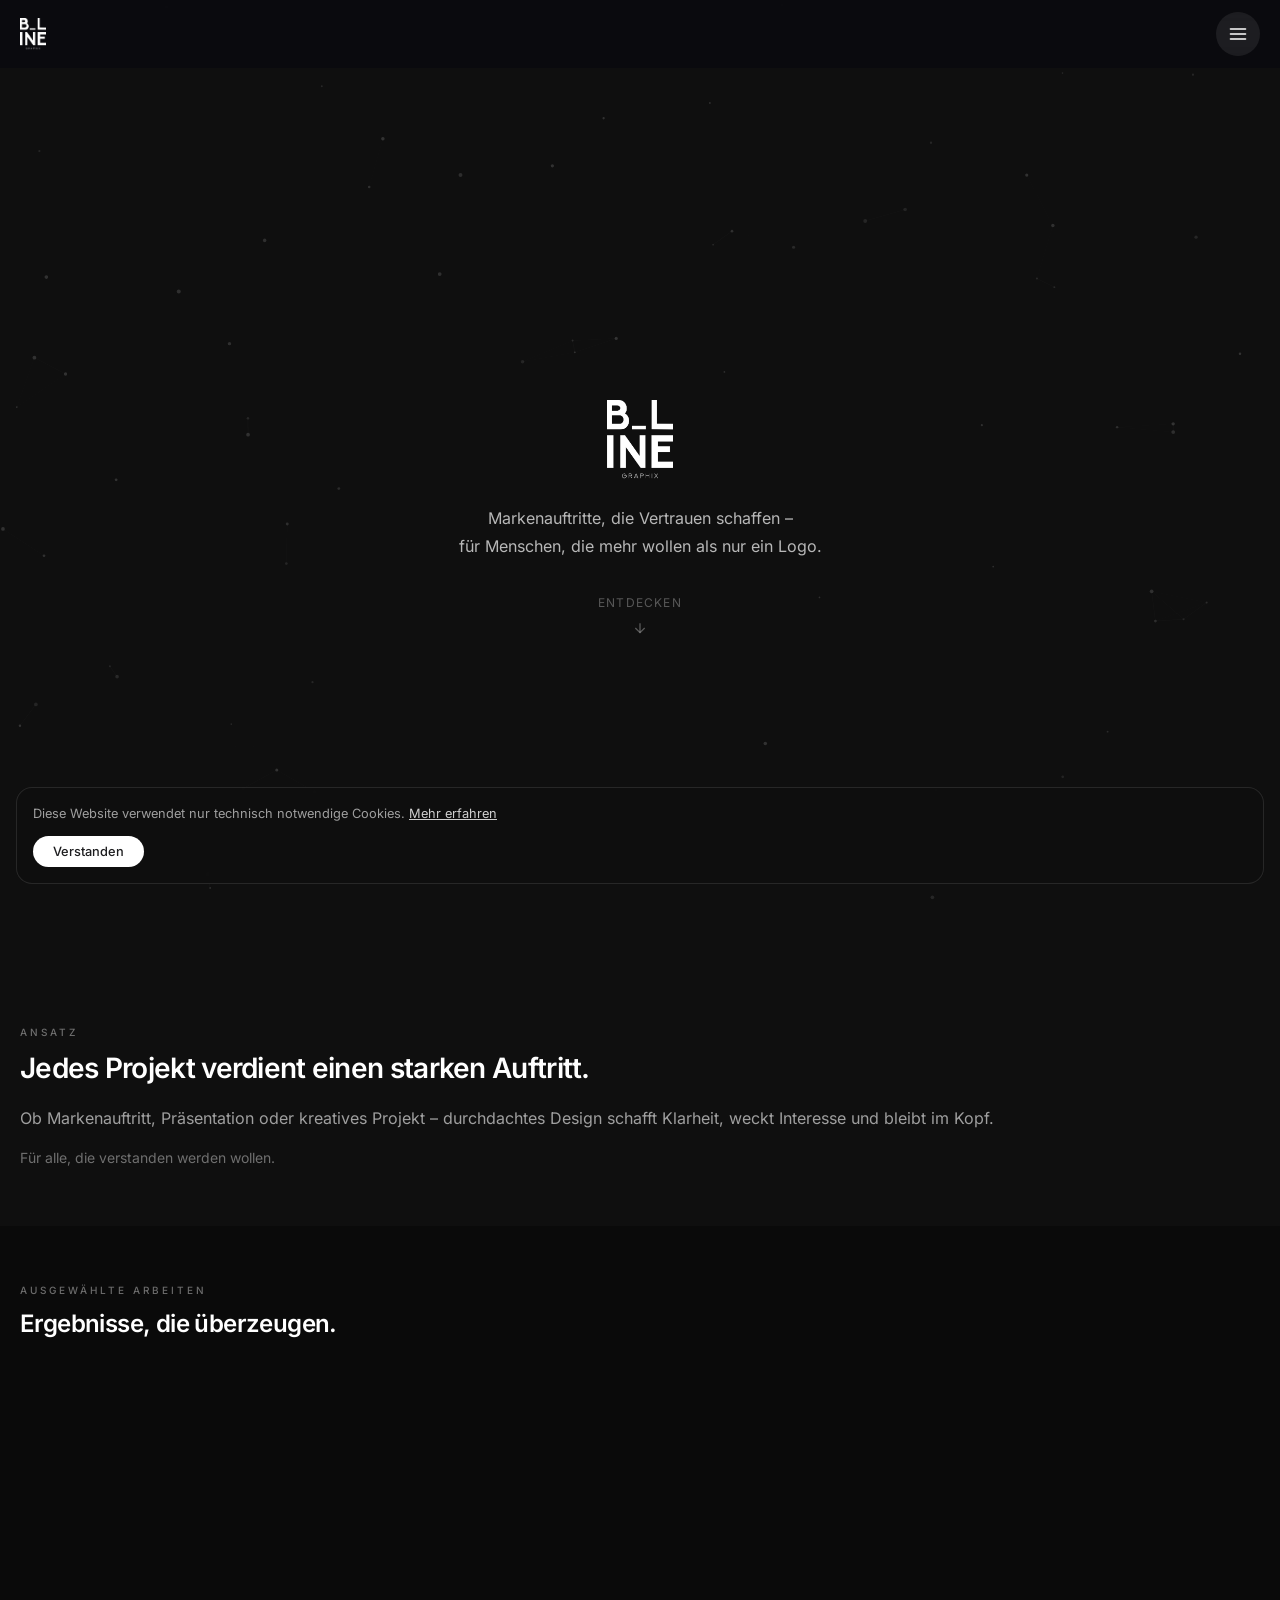
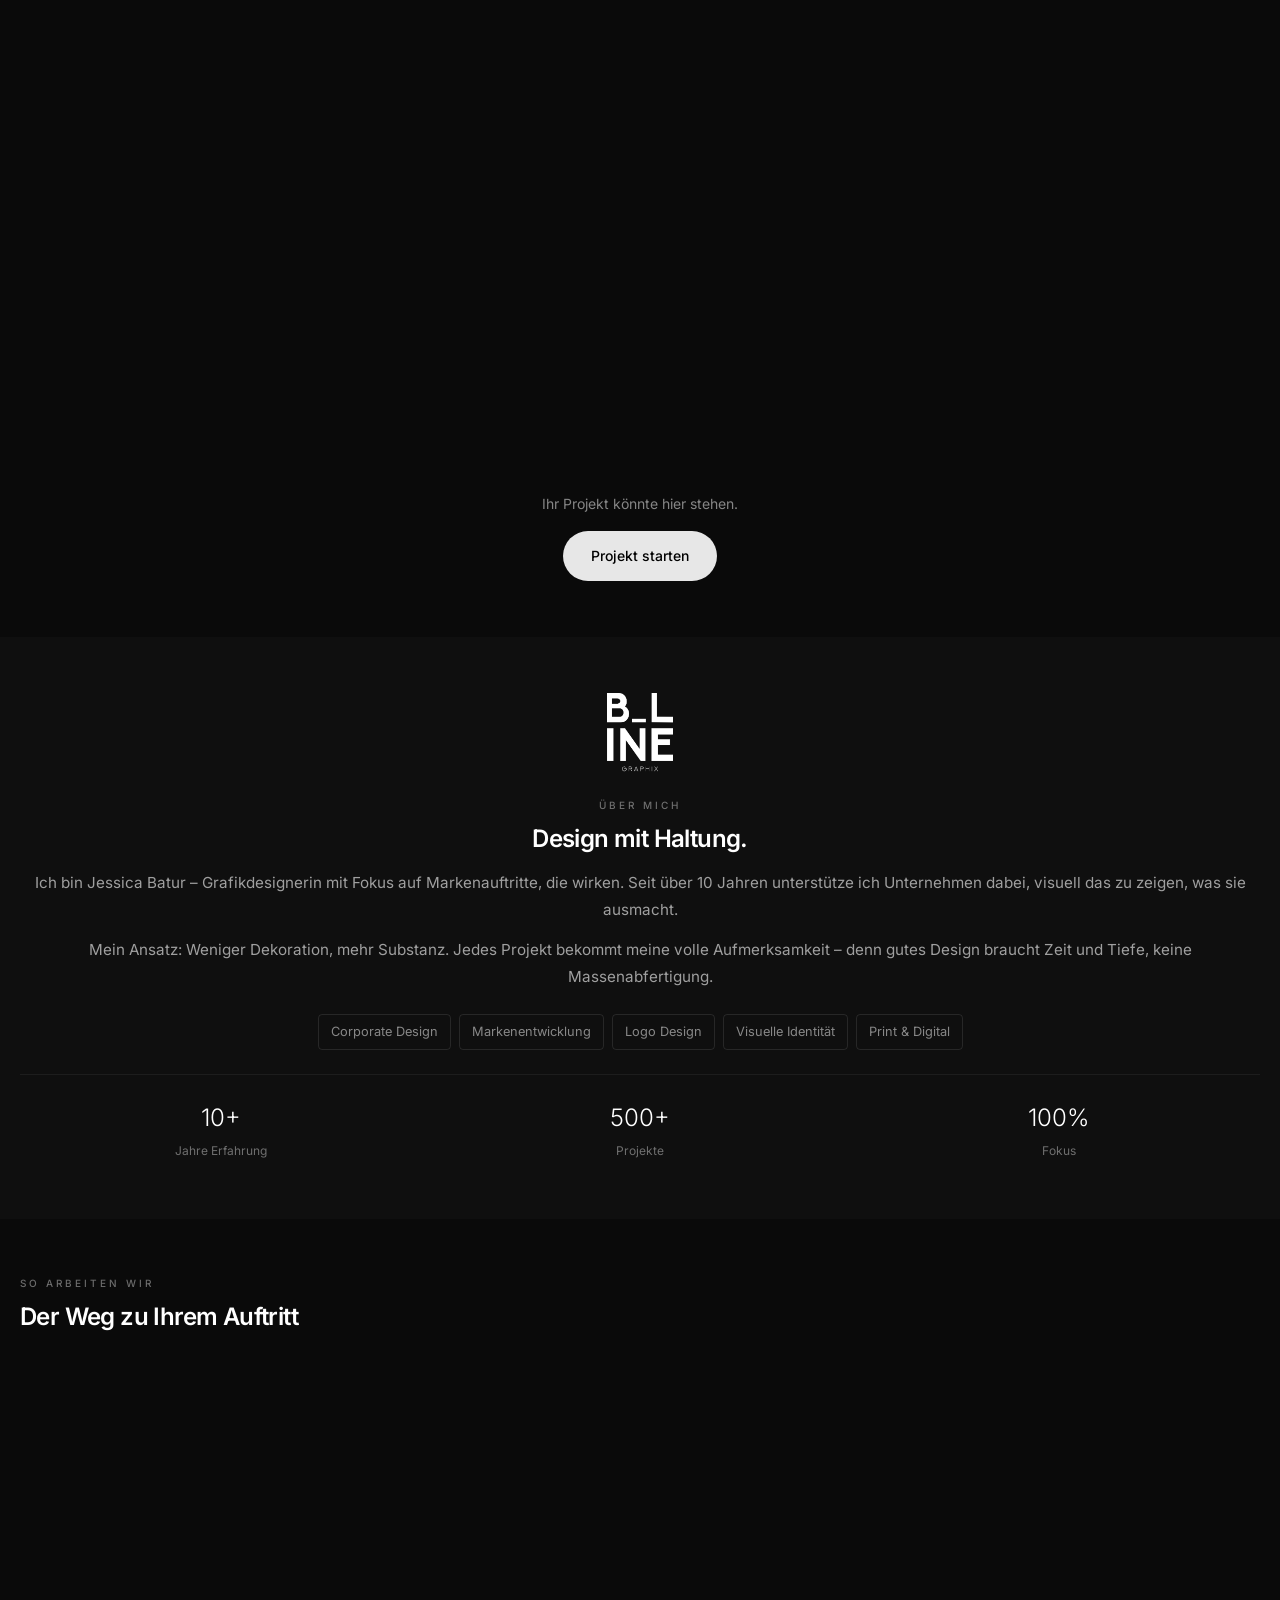
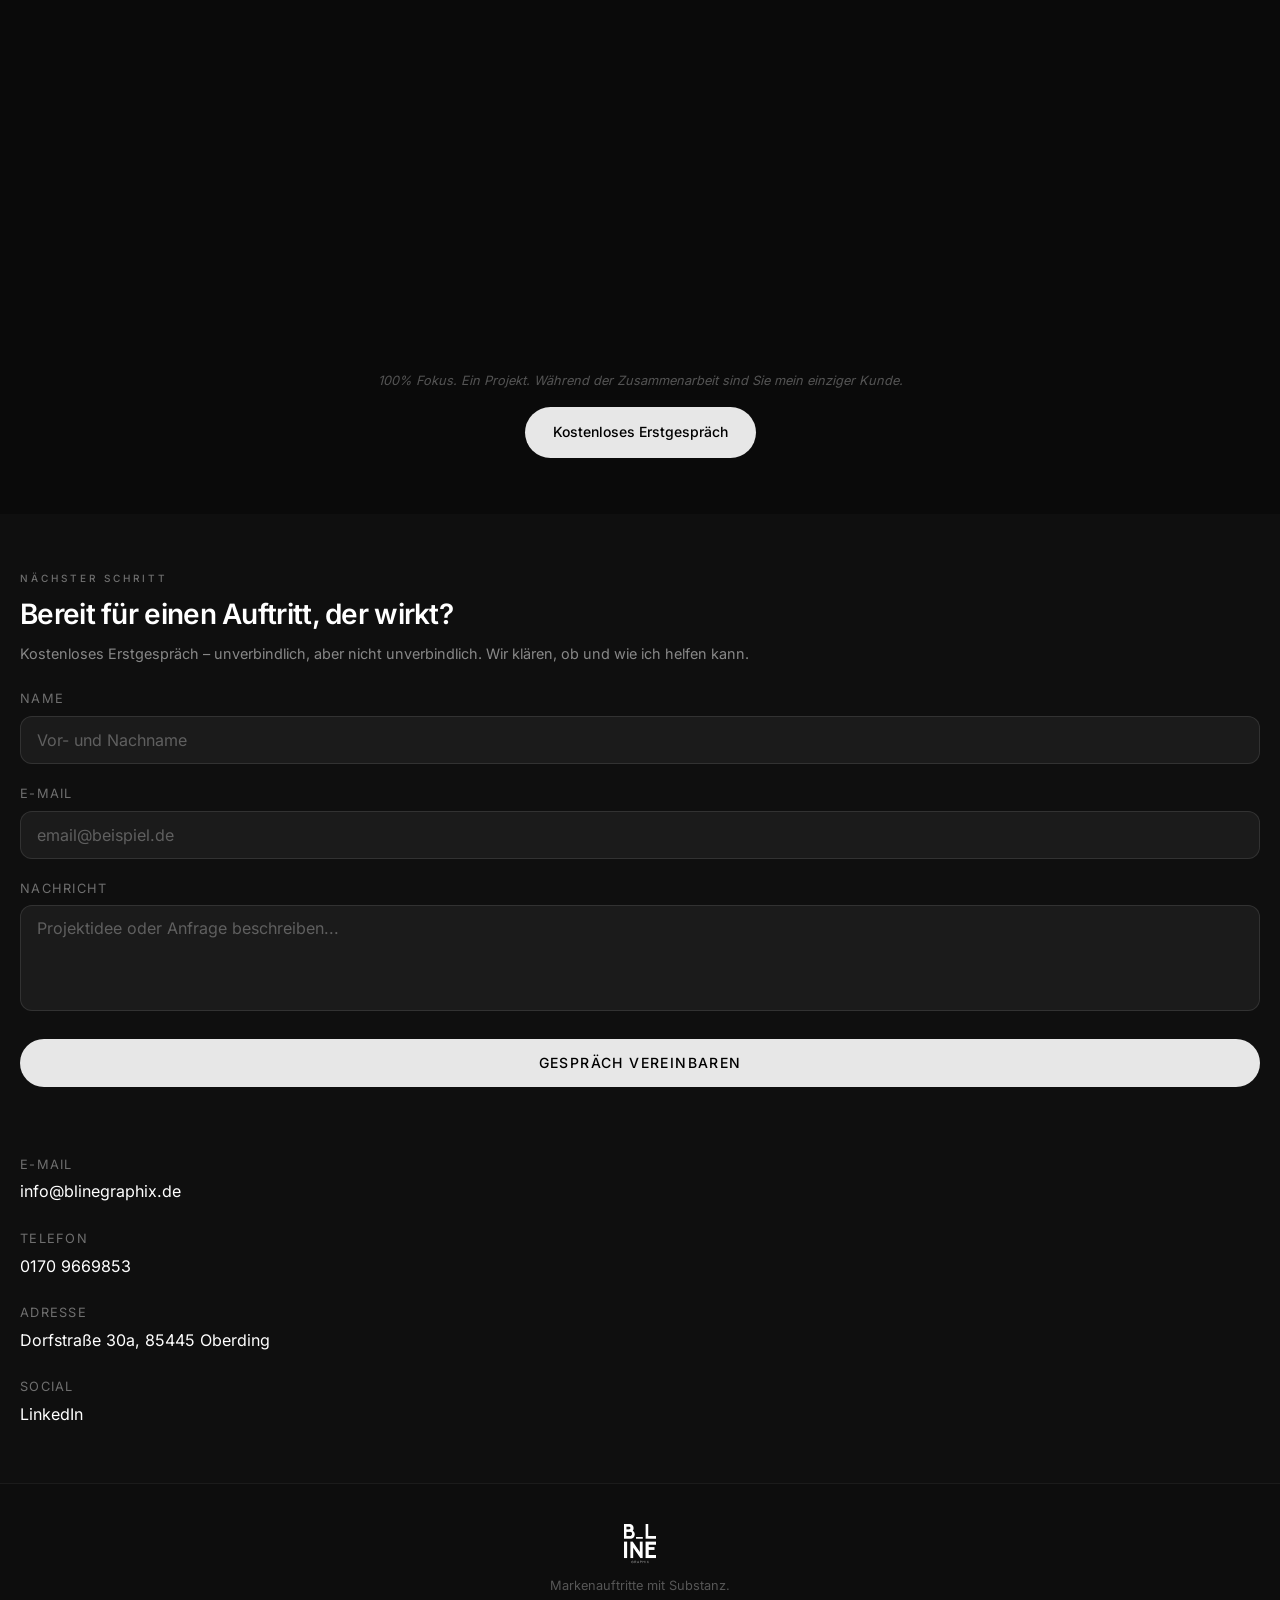
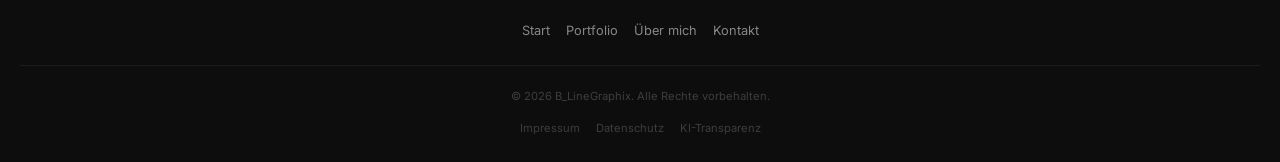
==== index.mobile.html @ 793adea7 "Add standalone mobile version (index.mobile.html) Completely separate mobile experience: - index.mob" ====
<!DOCTYPE html>
<html lang="de">
<head>
    <meta charset="UTF-8">
    <meta name="viewport" content="width=device-width, initial-scale=1.0">
    <title>B_LineGraphix – Grafikdesign & visuelle Kommunikation</title>
    <meta name="description" content="Markenauftritte, die Vertrauen schaffen – für Menschen, die mehr wollen als nur ein Logo. Grafikdesign von Jessica Batur.">
    <style>
        @font-face { font-family: 'Inter'; font-weight: 300; font-style: normal; font-display: swap; src: url('assets/fonts/inter-300.ttf') format('truetype'); }
        @font-face { font-family: 'Inter'; font-weight: 400; font-style: normal; font-display: swap; src: url('assets/fonts/inter-400.ttf') format('truetype'); }
        @font-face { font-family: 'Inter'; font-weight: 500; font-style: normal; font-display: swap; src: url('assets/fonts/inter-500.ttf') format('truetype'); }
        @font-face { font-family: 'Inter'; font-weight: 600; font-style: normal; font-display: swap; src: url('assets/fonts/inter-600.ttf') format('truetype'); }
        @font-face { font-family: 'Inter'; font-weight: 700; font-style: normal; font-display: swap; src: url('assets/fonts/inter-700.ttf') format('truetype'); }
    </style>
    <link rel="stylesheet" href="css/variables.css">
    <link rel="stylesheet" href="css/mobile.css">
    <link rel="icon" type="image/png" href="assets/images/logo.png">
</head>
<body>

    <!-- Particle Background -->
    <canvas id="mobile-particles" aria-hidden="true"></canvas>

    <!-- Header -->
    <header class="header">
        <div class="header-inner">
            <a href="#hero">
                <img src="assets/images/logo.png" alt="B_LineGraphix" class="header-logo-img">
            </a>
            <button class="hamburger" id="hamburger" aria-label="Menü">
                <svg viewBox="0 0 24 24" fill="none" stroke="currentColor" stroke-width="2" stroke-linecap="round"><line x1="3" y1="6" x2="21" y2="6"/><line x1="3" y1="12" x2="21" y2="12"/><line x1="3" y1="18" x2="21" y2="18"/></svg>
            </button>
        </div>
    </header>

    <!-- Mobile Menu -->
    <div class="mobile-menu" id="mobile-menu">
        <nav class="mobile-menu-nav">
            <a href="#hero" class="mobile-menu-link">Start</a>
            <a href="#portfolio" class="mobile-menu-link">Portfolio</a>
            <a href="#about" class="mobile-menu-link">Über mich</a>
            <a href="#kontakt" class="mobile-menu-link">Kontakt</a>
        </nav>
    </div>

    <main>
        <!-- Hero -->
        <section class="hero" id="hero">
            <div class="hero-content">
                <img src="assets/images/logo.png" alt="B_LineGraphix" class="hero-logo">
                <p class="hero-tagline">Markenauftritte, die Vertrauen schaffen –<br>für Menschen, die mehr wollen als nur ein Logo.</p>
                <a href="#philosophy" class="hero-scroll">
                    <span>Entdecken</span>
                    <svg width="16" height="16" viewBox="0 0 24 24" fill="none" stroke="currentColor" stroke-width="2"><path d="M12 5v14"/><path d="m19 12-7 7-7-7"/></svg>
                </a>
            </div>
        </section>

        <!-- Philosophy -->
        <section class="section" id="philosophy">
            <div class="site-container reveal">
                <span class="section-label">Ansatz</span>
                <h2 class="philosophy-title">Jedes Projekt verdient einen starken Auftritt.</h2>
                <p class="philosophy-desc">Ob Markenauftritt, Präsentation oder kreatives Projekt – durchdachtes Design schafft Klarheit, weckt Interesse und bleibt im Kopf.</p>
                <p class="philosophy-sub">Für alle, die verstanden werden wollen.</p>
            </div>
        </section>

        <!-- Portfolio -->
        <section class="section section-dark" id="portfolio">
            <div class="site-container">
                <div class="reveal">
                    <span class="section-label">Ausgewählte Arbeiten</span>
                    <h2>Ergebnisse, die überzeugen.</h2>
                </div>
                <div class="portfolio-grid" id="portfolio-grid">
                    <!-- Dynamisch per JS -->
                </div>
                <div class="portfolio-cta reveal">
                    <p>Ihr Projekt könnte hier stehen.</p>
                    <a href="#kontakt" class="btn-primary">Projekt starten</a>
                </div>
            </div>
        </section>

        <!-- About -->
        <section class="section" id="about">
            <div class="site-container">
                <div class="reveal">
                    <img src="assets/images/logo.png" alt="B_LineGraphix" class="about-logo">
                </div>
                <div class="about-text reveal">
                    <span class="section-label">Über mich</span>
                    <h2>Design mit Haltung.</h2>
                    <div class="about-desc">
                        <p>Ich bin Jessica Batur – Grafikdesignerin mit Fokus auf Markenauftritte, die wirken. Seit über 10 Jahren unterstütze ich Unternehmen dabei, visuell das zu zeigen, was sie ausmacht.</p>
                        <p>Mein Ansatz: Weniger Dekoration, mehr Substanz. Jedes Projekt bekommt meine volle Aufmerksamkeit – denn gutes Design braucht Zeit und Tiefe, keine Massenabfertigung.</p>
                    </div>
                    <div class="about-services">
                        <span class="service-tag">Corporate Design</span>
                        <span class="service-tag">Markenentwicklung</span>
                        <span class="service-tag">Logo Design</span>
                        <span class="service-tag">Visuelle Identität</span>
                        <span class="service-tag">Print & Digital</span>
                    </div>
                    <div class="about-stats">
                        <div class="reveal"><span class="stat-number">10+</span><span class="stat-label">Jahre Erfahrung</span></div>
                        <div class="reveal reveal-d1"><span class="stat-number">500+</span><span class="stat-label">Projekte</span></div>
                        <div class="reveal reveal-d2"><span class="stat-number">100%</span><span class="stat-label">Fokus</span></div>
                    </div>
                </div>
            </div>
        </section>

        <!-- Roadmap -->
        <section class="section section-dark" id="roadmap">
            <div class="site-container">
                <div class="reveal">
                    <span class="section-label">So arbeiten wir</span>
                    <h2>Der Weg zu Ihrem Auftritt</h2>
                </div>
                <div class="roadmap-list" id="roadmap-list">
                    <!-- Dynamisch per JS -->
                </div>
                <div class="roadmap-cta reveal">
                    <p>100% Fokus. Ein Projekt. Während der Zusammenarbeit sind Sie mein einziger Kunde.</p>
                    <a href="#kontakt" class="btn-primary">Kostenloses Erstgespräch</a>
                </div>
            </div>
        </section>

        <!-- Contact -->
        <section class="section" id="kontakt">
            <div class="site-container">
                <div class="reveal">
                    <span class="section-label">Nächster Schritt</span>
                    <h2 class="contact-title">Bereit für einen Auftritt, der wirkt?</h2>
                    <p class="contact-desc">Kostenloses Erstgespräch – unverbindlich, aber nicht unverbindlich. Wir klären, ob und wie ich helfen kann.</p>
                </div>

                <form class="contact-form reveal" id="contact-form" novalidate>
                    <div class="form-group">
                        <label for="contact-name">Name</label>
                        <input type="text" id="contact-name" name="name" placeholder="Vor- und Nachname" required autocomplete="name">
                    </div>
                    <div class="form-group">
                        <label for="contact-email">E-Mail</label>
                        <input type="email" id="contact-email" name="email" placeholder="email@beispiel.de" required autocomplete="email">
                    </div>
                    <div class="form-group">
                        <label for="contact-message">Nachricht</label>
                        <textarea id="contact-message" name="message" rows="4" placeholder="Projektidee oder Anfrage beschreiben..."></textarea>
                    </div>
                    <!-- Honeypot -->
                    <div style="position:absolute;left:-9999px;" aria-hidden="true">
                        <input type="text" name="website" tabindex="-1" autocomplete="off">
                    </div>
                    <button type="submit" class="btn-primary btn-submit" id="contact-submit">Gespräch vereinbaren</button>
                    <div class="form-status" id="form-status" role="alert"></div>
                </form>

                <div class="contact-info reveal">
                    <div>
                        <span class="contact-info-label">E-Mail</span>
                        <a href="mailto:info@blinegraphix.de" class="contact-info-value">info@blinegraphix.de</a>
                    </div>
                    <div>
                        <span class="contact-info-label">Telefon</span>
                        <a href="tel:+4917096698531" class="contact-info-value">0170 9669853</a>
                    </div>
                    <div>
                        <span class="contact-info-label">Adresse</span>
                        <span class="contact-info-value">Dorfstraße 30a, 85445 Oberding</span>
                    </div>
                    <div>
                        <span class="contact-info-label">Social</span>
                        <a href="https://www.linkedin.com/in/jessica-batur-0040873aa/" target="_blank" rel="noopener" class="contact-info-value">LinkedIn</a>
                    </div>
                </div>
            </div>
        </section>
    </main>

    <!-- Footer -->
    <footer class="footer">
        <div class="site-container">
            <a href="#hero"><img src="assets/images/logo.png" alt="B_LineGraphix" class="footer-logo"></a>
            <p class="footer-tagline">Markenauftritte mit Substanz.</p>
            <nav class="footer-nav">
                <a href="#hero">Start</a>
                <a href="#portfolio">Portfolio</a>
                <a href="#about">Über mich</a>
                <a href="#kontakt">Kontakt</a>
            </nav>
            <div class="footer-bottom">
                <span>&copy; 2026 B_LineGraphix. Alle Rechte vorbehalten.</span>
                <nav class="footer-legal">
                    <a href="pages/impressum.html">Impressum</a>
                    <a href="pages/datenschutz.html">Datenschutz</a>
                    <a href="pages/ki-transparenz.html">KI-Transparenz</a>
                </nav>
            </div>
        </div>
    </footer>

    <!-- Cookie Banner -->
    <div class="cookie-banner" id="cookie-banner">
        <p>Diese Website verwendet nur technisch notwendige Cookies. <a href="pages/datenschutz.html">Mehr erfahren</a></p>
        <button class="btn-cookie" id="cookie-accept">Verstanden</button>
    </div>

    <!-- Scripts -->
    <script src="js/content.js"></script>
    <script src="js/mobile.js"></script>
</body>
</html>
---- css/variables.css ----
/* ============================================
   B_LineGraphix V2 - Design System Variables
   ============================================
   1:1 Rebuild des Original-Designs.
   Farben, Abstände, Typografie – alles an EINER Stelle.
   ============================================ */

:root {
    /* --- Farbpalette (Original B_Line) --- */
    --color-white:       #FFFFFF;
    --color-off-white:   #FAFAFA;
    --color-light-gray:  #F5F5F7;
    --color-medium-gray: #86868B;
    --color-anthracite:  #1D1D1F;
    --color-black:       #000000;

    /* Dark Section Backgrounds */
    --bg-dark-1: #0f0f0f;
    --bg-dark-2: #121212;
    --bg-dark-3: #0d0d0d;
    --bg-dark-4: #161616;

    /* Text (Weiß mit Opacity-Stufen) */
    --text-white:     rgba(255,255,255,1);
    --text-white-90:  rgba(255,255,255,0.90);
    --text-white-80:  rgba(255,255,255,0.80);
    --text-white-70:  rgba(255,255,255,0.70);
    --text-white-60:  rgba(255,255,255,0.60);
    --text-white-50:  rgba(255,255,255,0.50);
    --text-white-40:  rgba(255,255,255,0.40);
    --text-white-30:  rgba(255,255,255,0.30);
    --text-white-20:  rgba(255,255,255,0.20);
    --text-white-10:  rgba(255,255,255,0.10);
    --text-white-06:  rgba(255,255,255,0.06);
    --text-white-04:  rgba(255,255,255,0.04);
    --text-white-02:  rgba(255,255,255,0.02);

    /* Borders */
    --border-light:   rgba(255,255,255,0.06);
    --border-medium:  rgba(255,255,255,0.10);
    --border-hover:   rgba(255,255,255,0.20);

    /* Functional */
    --color-success: #22c55e;
    --color-error:   #ef4444;

    /* --- Typografie --- */
    --font-family: 'Inter', -apple-system, BlinkMacSystemFont, 'Segoe UI', sans-serif;

    /* --- Spacing --- */
    --space-1:  0.25rem;
    --space-2:  0.5rem;
    --space-3:  0.75rem;
    --space-4:  1rem;
    --space-5:  1.25rem;
    --space-6:  1.5rem;
    --space-8:  2rem;
    --space-10: 2.5rem;
    --space-12: 3rem;
    --space-16: 4rem;
    --space-20: 5rem;
    --space-24: 6rem;

    /* --- Border Radius --- */
    --radius-lg:   12px;
    --radius-2xl:  16px;
    --radius-full: 9999px;

    /* --- Transitions --- */
    --transition-fast:   0.15s ease;
    --transition-base:   0.3s ease;
    --transition-slow:   0.5s ease;
    --transition-colors: 0.7s ease-out;

    /* --- Z-Index --- */
    --z-background:  -1;
    --z-content:     1;
    --z-overlay:     10;
    --z-header:      50;
    --z-mobile-menu: 60;
    --z-portfolio-ui:30;
    --z-modal:       100;
    --z-cookie:      90;
    --z-intro:       200;

    /* --- Container --- */
    --site-max:         1440px;
    --container-padding: clamp(20px, 5vw, 80px);
    --section-padding-y: clamp(80px, 15vh, 160px);
}
---- css/mobile.css ----
/* ============================================
   B_LineGraphix - Mobile Standalone Stylesheet
   Eigenständig, kein Override von main.css
   Nutzt variables.css als Design-Token-Basis
   ============================================ */

/* Reset & Base */
*, *::before, *::after { box-sizing: border-box; margin: 0; padding: 0; }
html { scroll-behavior: smooth; -webkit-text-size-adjust: 100%; font-size: 16px; }

body {
    font-family: var(--font-family);
    font-size: 1rem;
    line-height: 1.6;
    color: var(--color-white);
    background: var(--bg-dark-1);
    -webkit-font-smoothing: antialiased;
    -webkit-tap-highlight-color: transparent;
    overflow-x: hidden;
}

img { max-width: 100%; height: auto; display: block; }
a { color: inherit; text-decoration: none; }
ul, ol { list-style: none; }
button { font-family: inherit; cursor: pointer; border: none; background: none; color: inherit; }

h1, h2, h3, h4 { font-weight: 600; letter-spacing: -0.025em; line-height: 1.15; }
h1 { font-size: 2rem; }
h2 { font-size: 1.5rem; }
h3 { font-size: 1.125rem; }

::selection { background: var(--color-anthracite); color: var(--color-white); }

/* Layout */
.site-container {
    padding: 0 1.25rem;
    position: relative;
}

.section-label {
    display: block;
    font-size: 10px;
    font-weight: 500;
    letter-spacing: 0.3em;
    text-transform: uppercase;
    color: var(--text-white-40);
    margin-bottom: 0.75rem;
}

/* Buttons */
.btn-primary {
    display: inline-flex;
    align-items: center;
    justify-content: center;
    gap: 0.5rem;
    padding: 0.875rem 1.75rem;
    font-size: 0.875rem;
    font-weight: 500;
    color: var(--color-black);
    background: rgba(255,255,255,0.9);
    border-radius: var(--radius-full);
    min-height: 48px;
}

.btn-primary:active { background: var(--color-white); }

/* ============================================
   Particle Canvas
   ============================================ */
#mobile-particles {
    position: fixed;
    top: 0; left: 0;
    width: 100%; height: 100%;
    z-index: 0;
    pointer-events: none;
    opacity: 0.6;
}

/* ============================================
   Header
   ============================================ */
.header {
    position: sticky;
    top: 0;
    z-index: 50;
    padding: 0.75rem 0;
    background: rgba(10,10,15,0.85);
    backdrop-filter: blur(12px);
    -webkit-backdrop-filter: blur(12px);
}

.header-inner {
    display: flex;
    align-items: center;
    justify-content: space-between;
    padding: 0 1.25rem;
}

.header-logo-img {
    height: 32px;
    filter: invert(1);
}

.hamburger {
    width: 44px;
    height: 44px;
    display: flex;
    align-items: center;
    justify-content: center;
    border-radius: var(--radius-full);
    background: rgba(255,255,255,0.08);
}

.hamburger svg { width: 20px; height: 20px; color: var(--color-white); }

/* Mobile Menu */
.mobile-menu {
    position: fixed;
    inset: 0;
    z-index: 60;
    background: rgba(10,10,15,0.96);
    backdrop-filter: blur(20px);
    -webkit-backdrop-filter: blur(20px);
    display: flex;
    align-items: center;
    justify-content: center;
    opacity: 0;
    visibility: hidden;
    transition: opacity 0.3s ease, visibility 0.3s ease;
}

.mobile-menu.active { opacity: 1; visibility: visible; }

.mobile-menu-nav {
    display: flex;
    flex-direction: column;
    align-items: center;
    gap: 2rem;
}

.mobile-menu-link {
    font-size: 1.5rem;
    font-weight: 500;
    color: var(--text-white-70);
}

.mobile-menu-link:active { color: var(--color-white); }

/* ============================================
   Hero
   ============================================ */
.hero {
    min-height: 100vh;
    min-height: 100svh;
    display: flex;
    align-items: center;
    justify-content: center;
    text-align: center;
    position: relative;
    z-index: 1;
    padding: 0 1.25rem;
}

.hero-content { max-width: 400px; }

.hero-logo {
    height: 5rem;
    width: auto;
    margin: 0 auto 1.5rem;
    filter: invert(1);
}

.hero-tagline {
    font-size: 1rem;
    color: var(--text-white-70);
    line-height: 1.8;
    margin-bottom: 2rem;
}

.hero-scroll {
    display: flex;
    flex-direction: column;
    align-items: center;
    gap: 0.5rem;
    color: var(--text-white-30);
    font-size: 0.75rem;
    letter-spacing: 0.1em;
    text-transform: uppercase;
}

.hero-scroll svg { animation: bounceDown 2s ease-in-out infinite; }

@keyframes bounceDown {
    0%, 100% { transform: translateY(0); }
    50% { transform: translateY(5px); }
}

/* ============================================
   Sections (content-sized)
   ============================================ */
.section {
    position: relative;
    z-index: 1;
    padding: 3.5rem 0;
}

.section-dark { background: rgba(0,0,0,0.3); }

/* ============================================
   Philosophy
   ============================================ */
.philosophy-title {
    font-size: 1.75rem;
    color: var(--text-white);
    margin-bottom: 1.25rem;
}

.philosophy-desc {
    font-size: 1rem;
    color: var(--text-white-60);
    line-height: 1.8;
    margin-bottom: 0.75rem;
}

.philosophy-sub {
    font-size: 0.875rem;
    color: var(--text-white-40);
    line-height: 1.8;
}

/* ============================================
   Portfolio Cards
   ============================================ */
.portfolio-grid {
    display: grid;
    grid-template-columns: 1fr;
    gap: 1.25rem;
    margin-top: 1.5rem;
}

@media (min-width: 480px) {
    .portfolio-grid { grid-template-columns: 1fr 1fr; }
}

.portfolio-card {
    border: 1px solid var(--border-light);
    border-radius: var(--radius-2xl);
    overflow: hidden;
    background: rgba(255,255,255,0.02);
}

.portfolio-card-img {
    height: 150px;
    display: flex;
    align-items: center;
    justify-content: center;
    padding: 1.5rem;
    background: rgba(0,0,0,0.3);
}

.portfolio-card-img img {
    max-height: 100%;
    max-width: 65%;
    object-fit: contain;
}

.portfolio-card-body { padding: 1.25rem; }
.portfolio-card-body .section-label { margin-bottom: 0.4rem; }
.portfolio-card-body h3 { color: var(--text-white); margin-bottom: 0.4rem; }
.portfolio-card-body p { font-size: 0.8rem; color: var(--text-white-60); line-height: 1.7; margin-bottom: 1rem; }

.portfolio-card-actions {
    display: flex;
    gap: 0.5rem;
    flex-wrap: wrap;
}

.portfolio-action-btn {
    display: inline-flex;
    align-items: center;
    padding: 0.5rem 1rem;
    border-radius: var(--radius-full);
    font-size: 0.8rem;
    color: var(--text-white-60);
    background: rgba(255,255,255,0.06);
    border: 1px solid var(--border-medium);
}

.portfolio-cta {
    text-align: center;
    margin-top: 2rem;
}

.portfolio-cta p {
    color: var(--text-white-50);
    margin-bottom: 1rem;
    font-size: 0.875rem;
}

/* ============================================
   About
   ============================================ */
.about-logo {
    height: 80px;
    width: auto;
    filter: invert(1);
    margin: 0 auto 1.5rem;
}

.about-text { text-align: center; }
.about-text h2 { color: var(--text-white); margin-bottom: 1rem; }
.about-desc p { font-size: 0.95rem; color: var(--text-white-60); line-height: 1.8; margin-bottom: 0.75rem; }

.about-services {
    display: flex;
    flex-wrap: wrap;
    justify-content: center;
    gap: 0.5rem;
    margin: 1.5rem 0;
}

.service-tag {
    padding: 0.4rem 0.75rem;
    font-size: 0.8rem;
    color: var(--text-white-50);
    border: 1px solid var(--border-medium);
    border-radius: 4px;
}

.about-stats {
    display: grid;
    grid-template-columns: repeat(3, 1fr);
    gap: 1rem;
    padding-top: 1.5rem;
    border-top: 1px solid var(--border-light);
    text-align: center;
}

.stat-number { display: block; font-size: 1.5rem; font-weight: 300; color: var(--text-white); }
.stat-label { font-size: 0.75rem; color: var(--text-white-40); }

/* ============================================
   Roadmap Steps
   ============================================ */
.roadmap-list {
    display: grid;
    grid-template-columns: 1fr;
    gap: 1rem;
    margin-top: 1.5rem;
}

.roadmap-step {
    padding: 1.25rem;
    border: 1px solid var(--border-light);
    border-radius: var(--radius-2xl);
    background: rgba(255,255,255,0.02);
}

.roadmap-step-number {
    display: block;
    font-size: 2rem;
    font-weight: 200;
    color: var(--text-white-10);
    line-height: 1;
    margin-bottom: 0.5rem;
}

.roadmap-step h3 { color: var(--text-white); margin-bottom: 0.4rem; }
.roadmap-step p { font-size: 0.8rem; color: var(--text-white-50); line-height: 1.8; }

.roadmap-cta {
    text-align: center;
    padding: 2.5rem 0 0;
}

.roadmap-cta p {
    font-size: 0.8rem;
    color: var(--text-white-30);
    font-style: italic;
    margin-bottom: 1rem;
}

/* ============================================
   Contact
   ============================================ */
.contact-title {
    font-size: 1.75rem;
    color: var(--text-white);
    margin-bottom: 0.75rem;
}

.contact-desc {
    color: var(--text-white-50);
    font-size: 0.9rem;
    margin-bottom: 1.5rem;
}

.contact-form {
    display: flex;
    flex-direction: column;
    gap: 1.25rem;
}

.form-group label {
    display: block;
    font-size: 0.8rem;
    color: var(--text-white-40);
    text-transform: uppercase;
    letter-spacing: 0.1em;
    margin-bottom: 0.4rem;
}

.form-group input,
.form-group textarea {
    width: 100%;
    min-height: 48px;
    padding: 0.75rem 1rem;
    font-family: var(--font-family);
    font-size: 16px; /* Prevents iOS zoom */
    color: var(--text-white);
    background: rgba(255,255,255,0.05);
    border: 1px solid var(--border-medium);
    border-radius: var(--radius-lg);
    outline: none;
}

.form-group input:focus,
.form-group textarea:focus { border-color: var(--text-white-30); }

.form-group input::placeholder,
.form-group textarea::placeholder { color: var(--text-white-30); }

.form-group textarea { resize: none; }

.btn-submit {
    min-height: 48px;
    font-size: 0.875rem;
    font-weight: 500;
    letter-spacing: 0.1em;
    text-transform: uppercase;
    border-radius: var(--radius-full);
}

.btn-submit:disabled { opacity: 0.5; }

.form-status { font-size: 0.875rem; text-align: center; margin-top: 0.5rem; }
.form-status.success { color: var(--color-success); }
.form-status.error { color: var(--color-error); }

.contact-info {
    margin-top: 2.5rem;
    display: flex;
    flex-direction: column;
    gap: 1.5rem;
}

.contact-info-label {
    display: block;
    font-size: 0.8rem;
    color: var(--text-white-40);
    text-transform: uppercase;
    letter-spacing: 0.1em;
    margin-bottom: 0.25rem;
}

.contact-info-value {
    font-size: 1rem;
    color: var(--text-white);
}

/* ============================================
   Footer
   ============================================ */
.footer {
    position: relative;
    z-index: 1;
    border-top: 1px solid var(--border-light);
    background: var(--bg-dark-3);
    padding: 2.5rem 0 1.5rem;
    text-align: center;
}

.footer-logo {
    height: 2.5rem;
    filter: invert(1);
    margin: 0 auto 0.75rem;
}

.footer-tagline {
    color: var(--text-white-30);
    font-size: 0.8rem;
    margin-bottom: 1.5rem;
}

.footer-nav {
    display: flex;
    flex-wrap: wrap;
    justify-content: center;
    gap: 1rem;
    margin-bottom: 1.5rem;
}

.footer-nav a {
    font-size: 0.8rem;
    color: var(--text-white-50);
}

.footer-bottom {
    padding-top: 1rem;
    border-top: 1px solid var(--border-light);
}

.footer-bottom span {
    font-size: 0.7rem;
    color: var(--text-white-20);
}

.footer-legal {
    display: flex;
    justify-content: center;
    gap: 1rem;
    margin-top: 0.75rem;
}

.footer-legal a {
    font-size: 0.7rem;
    color: var(--text-white-20);
}

/* ============================================
   Cookie Banner
   ============================================ */
.cookie-banner {
    position: fixed;
    bottom: 1rem;
    left: 1rem;
    right: 1rem;
    z-index: 90;
    padding: 1rem;
    border-radius: var(--radius-2xl);
    background: rgba(15,15,15,0.95);
    backdrop-filter: blur(12px);
    -webkit-backdrop-filter: blur(12px);
    border: 1px solid var(--border-medium);
    opacity: 0;
    transform: translateY(20px);
    visibility: hidden;
    transition: all 0.4s ease;
}

.cookie-banner.visible { opacity: 1; transform: translateY(0); visibility: visible; }
.cookie-banner p { color: var(--text-white-60); font-size: 0.8rem; line-height: 1.6; margin-bottom: 0.75rem; }
.cookie-banner a { color: var(--text-white-80); text-decoration: underline; }

.btn-cookie {
    padding: 0.5rem 1.25rem;
    font-size: 0.8rem;
    font-weight: 500;
    color: var(--color-anthracite);
    background: var(--color-white);
    border-radius: var(--radius-full);
}

/* ============================================
   Scroll Reveal
   ============================================ */
.reveal {
    opacity: 0;
    transform: translateY(20px);
    transition: opacity 0.5s ease, transform 0.5s ease;
}

.reveal.visible { opacity: 1; transform: translateY(0); }
.reveal-d1 { transition-delay: 0.1s; }
.reveal-d2 { transition-delay: 0.2s; }

@media (prefers-reduced-motion: reduce) {
    *, *::before, *::after { animation-duration: 0.01ms !important; transition-duration: 0.01ms !important; }
    .reveal { opacity: 1; transform: none; }
}
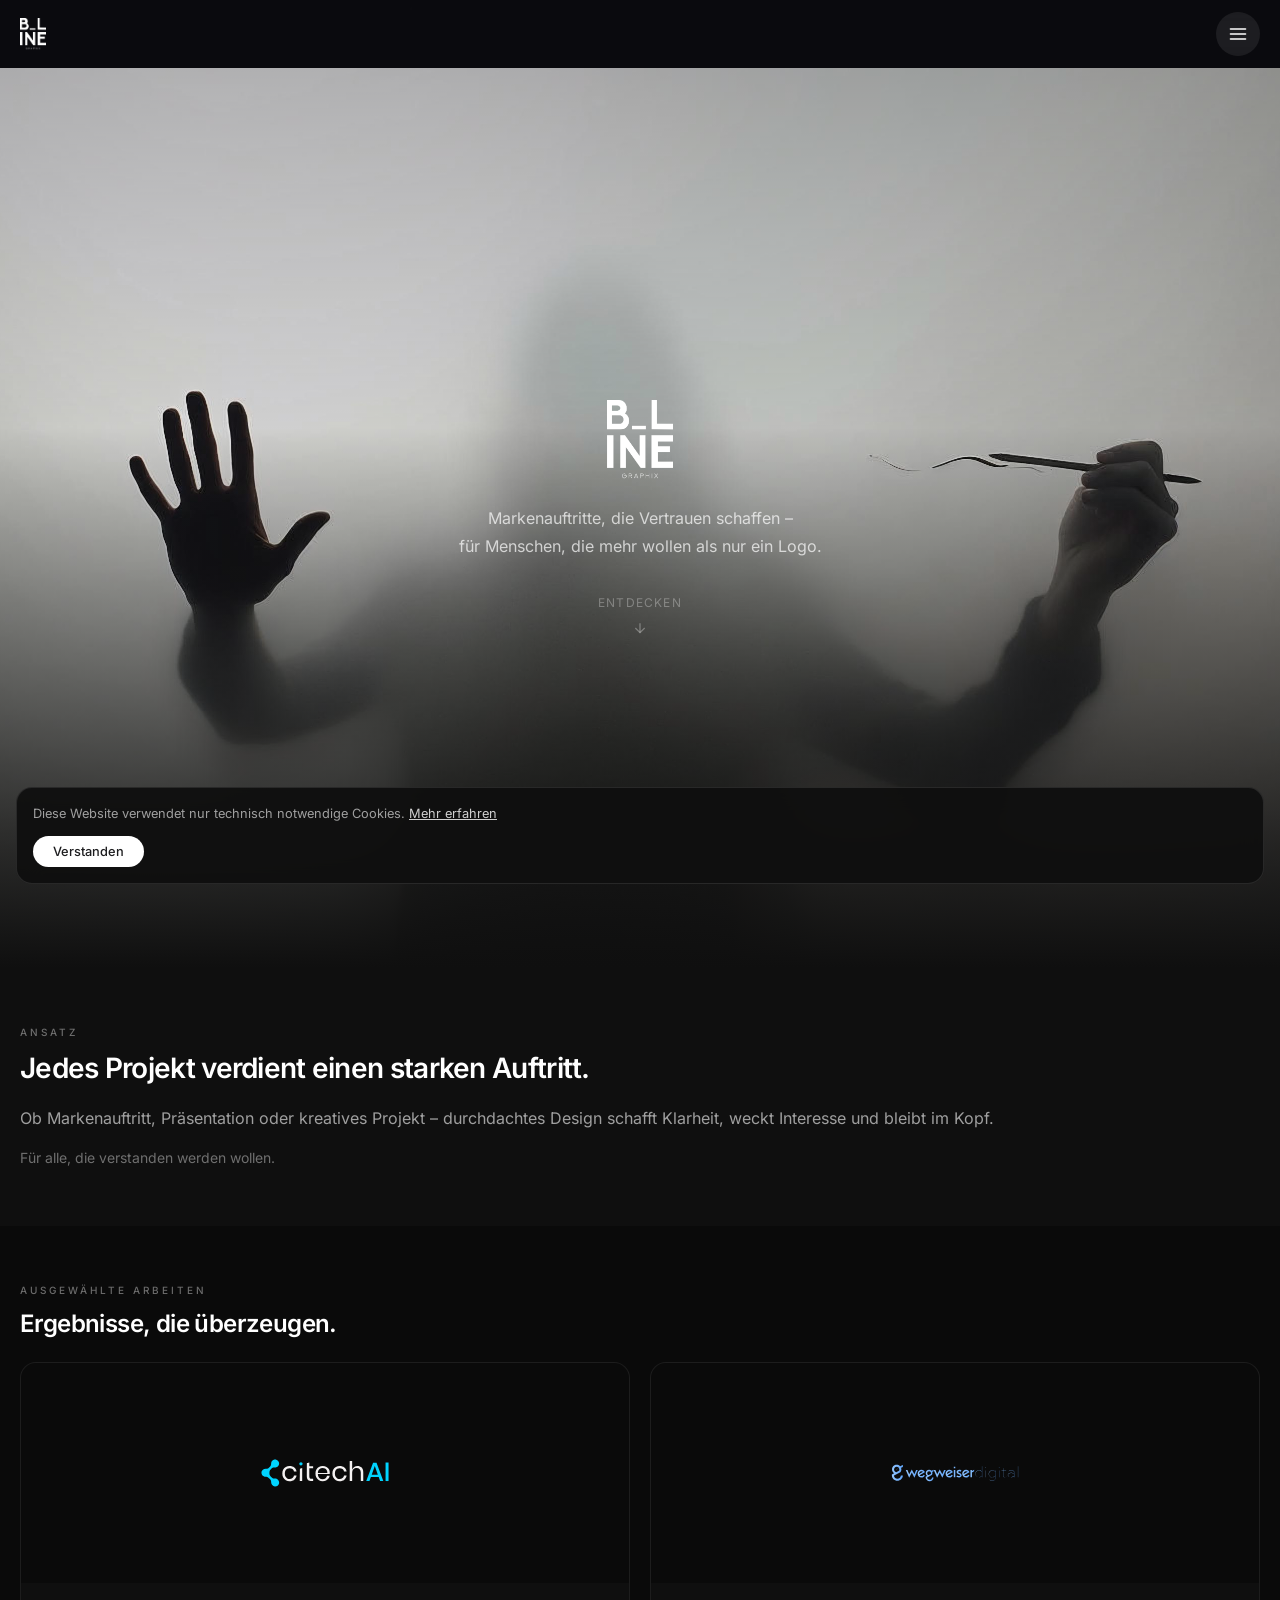
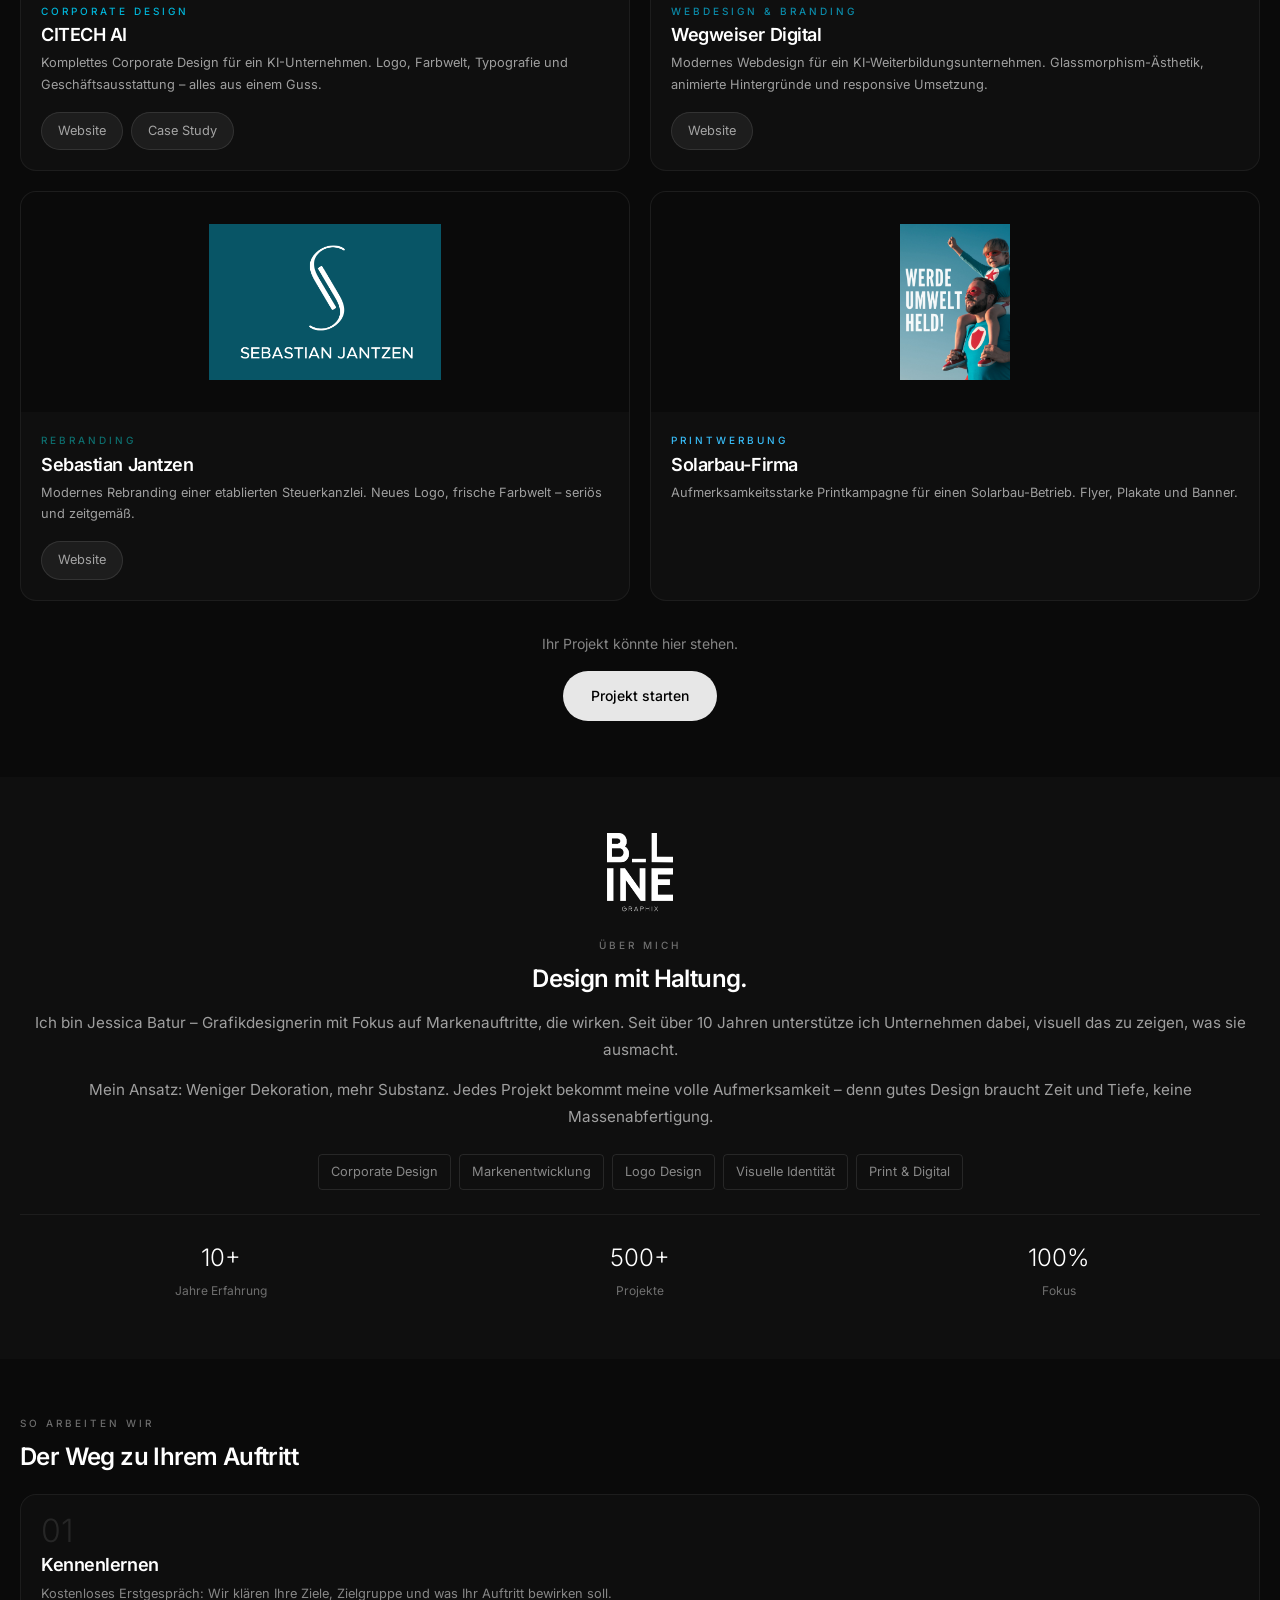
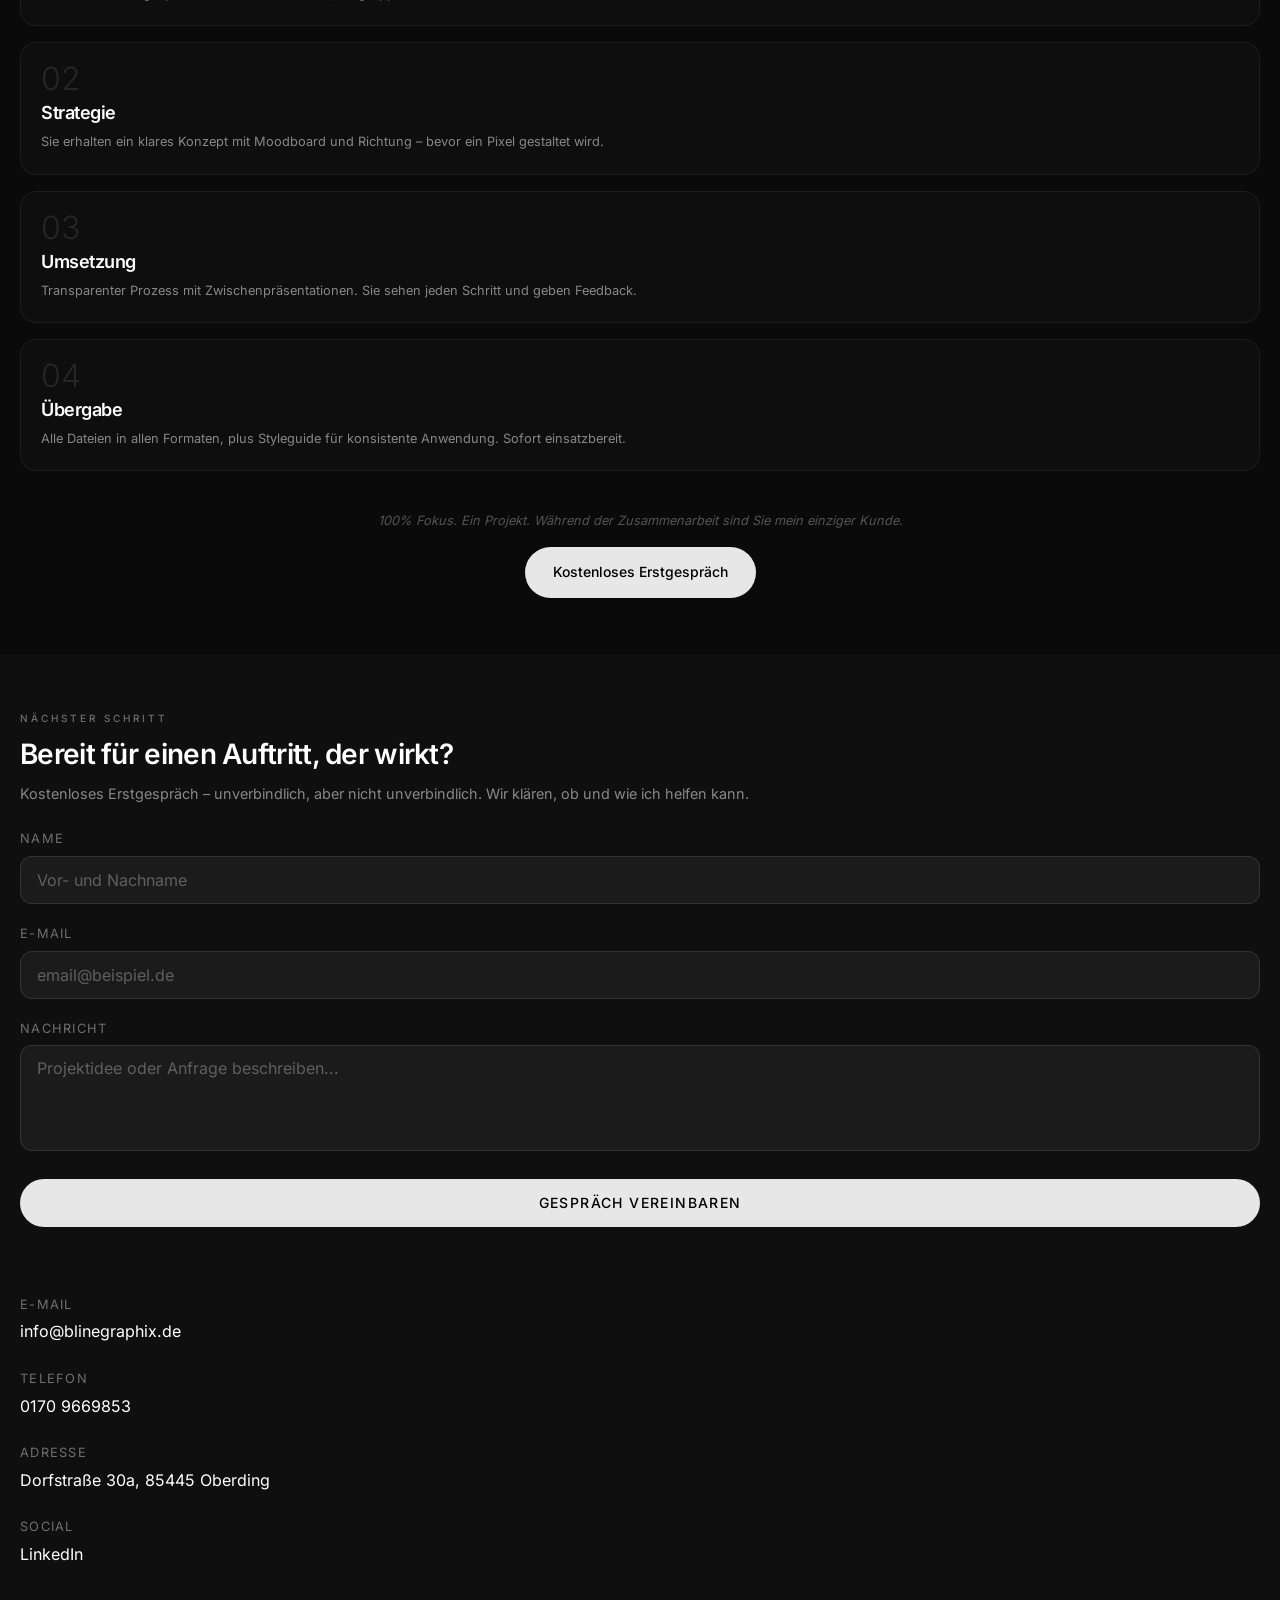
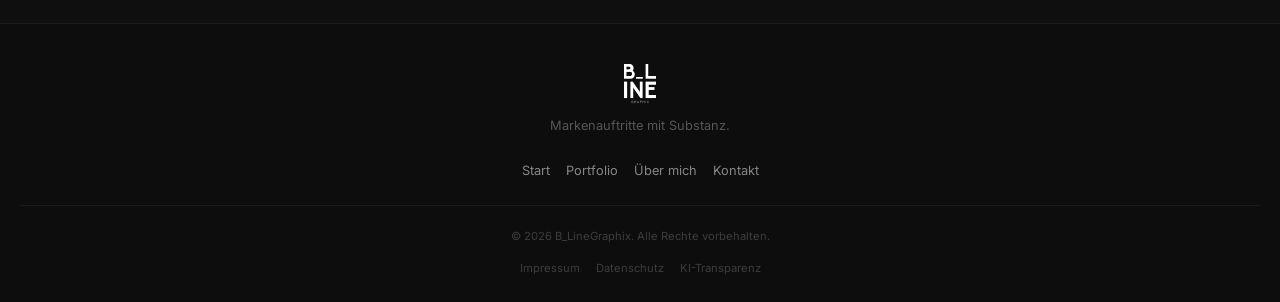
==== commit b646cb95: "Mobile: hero background image, bigger logos, no legal network - Hero: woman-behind-glass background " ====
--- a/index.mobile.html
+++ b/index.mobile.html
@@ -46,6 +46,10 @@
     <main>
         <!-- Hero -->
         <section class="hero" id="hero">
+            <div class="hero-bg" aria-hidden="true">
+                <img src="assets/images/hero-background.jpg" alt="">
+                <div class="hero-bg-overlay"></div>
+            </div>
             <div class="hero-content">
                 <img src="assets/images/logo.png" alt="B_LineGraphix" class="hero-logo">
                 <p class="hero-tagline">Markenauftritte, die Vertrauen schaffen –<br>für Menschen, die mehr wollen als nur ein Logo.</p>
--- a/css/mobile.css
+++ b/css/mobile.css
@@ -159,9 +159,29 @@
     position: relative;
     z-index: 1;
     padding: 0 1.25rem;
-}
-
-.hero-content { max-width: 400px; }
+    overflow: hidden;
+}
+
+.hero-bg {
+    position: absolute;
+    inset: 0;
+    z-index: 0;
+}
+
+.hero-bg img {
+    width: 100%;
+    height: 100%;
+    object-fit: cover;
+    object-position: 50% 25%;
+}
+
+.hero-bg-overlay {
+    position: absolute;
+    inset: 0;
+    background: linear-gradient(to bottom, rgba(0,0,0,0.3) 0%, rgba(0,0,0,0.1) 40%, rgba(15,15,15,0.8) 85%, var(--bg-dark-1) 100%);
+}
+
+.hero-content { max-width: 400px; position: relative; z-index: 1; }
 
 .hero-logo {
     height: 5rem;
@@ -250,17 +270,17 @@
 }
 
 .portfolio-card-img {
-    height: 150px;
-    display: flex;
-    align-items: center;
-    justify-content: center;
-    padding: 1.5rem;
+    height: 220px;
+    display: flex;
+    align-items: center;
+    justify-content: center;
+    padding: 2rem;
     background: rgba(0,0,0,0.3);
 }
 
 .portfolio-card-img img {
     max-height: 100%;
-    max-width: 65%;
+    max-width: 100%;
     object-fit: contain;
 }
 
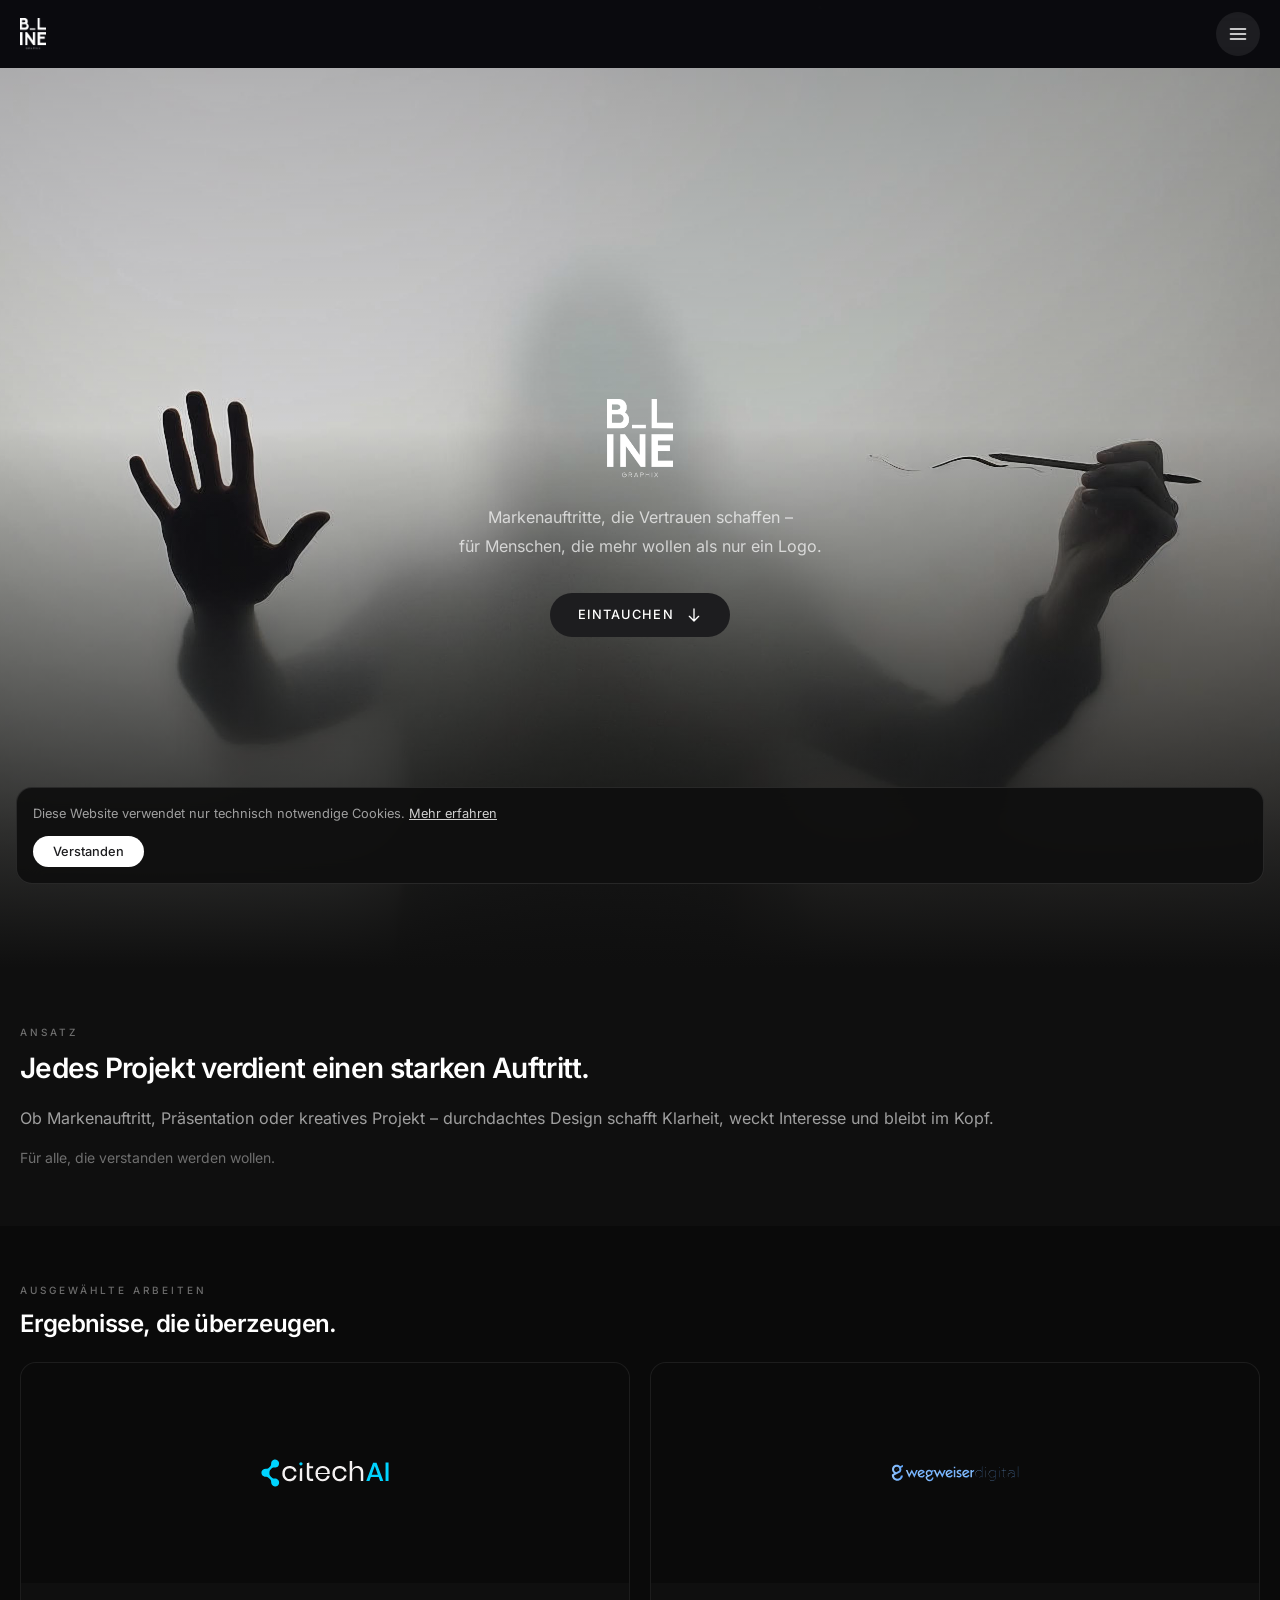
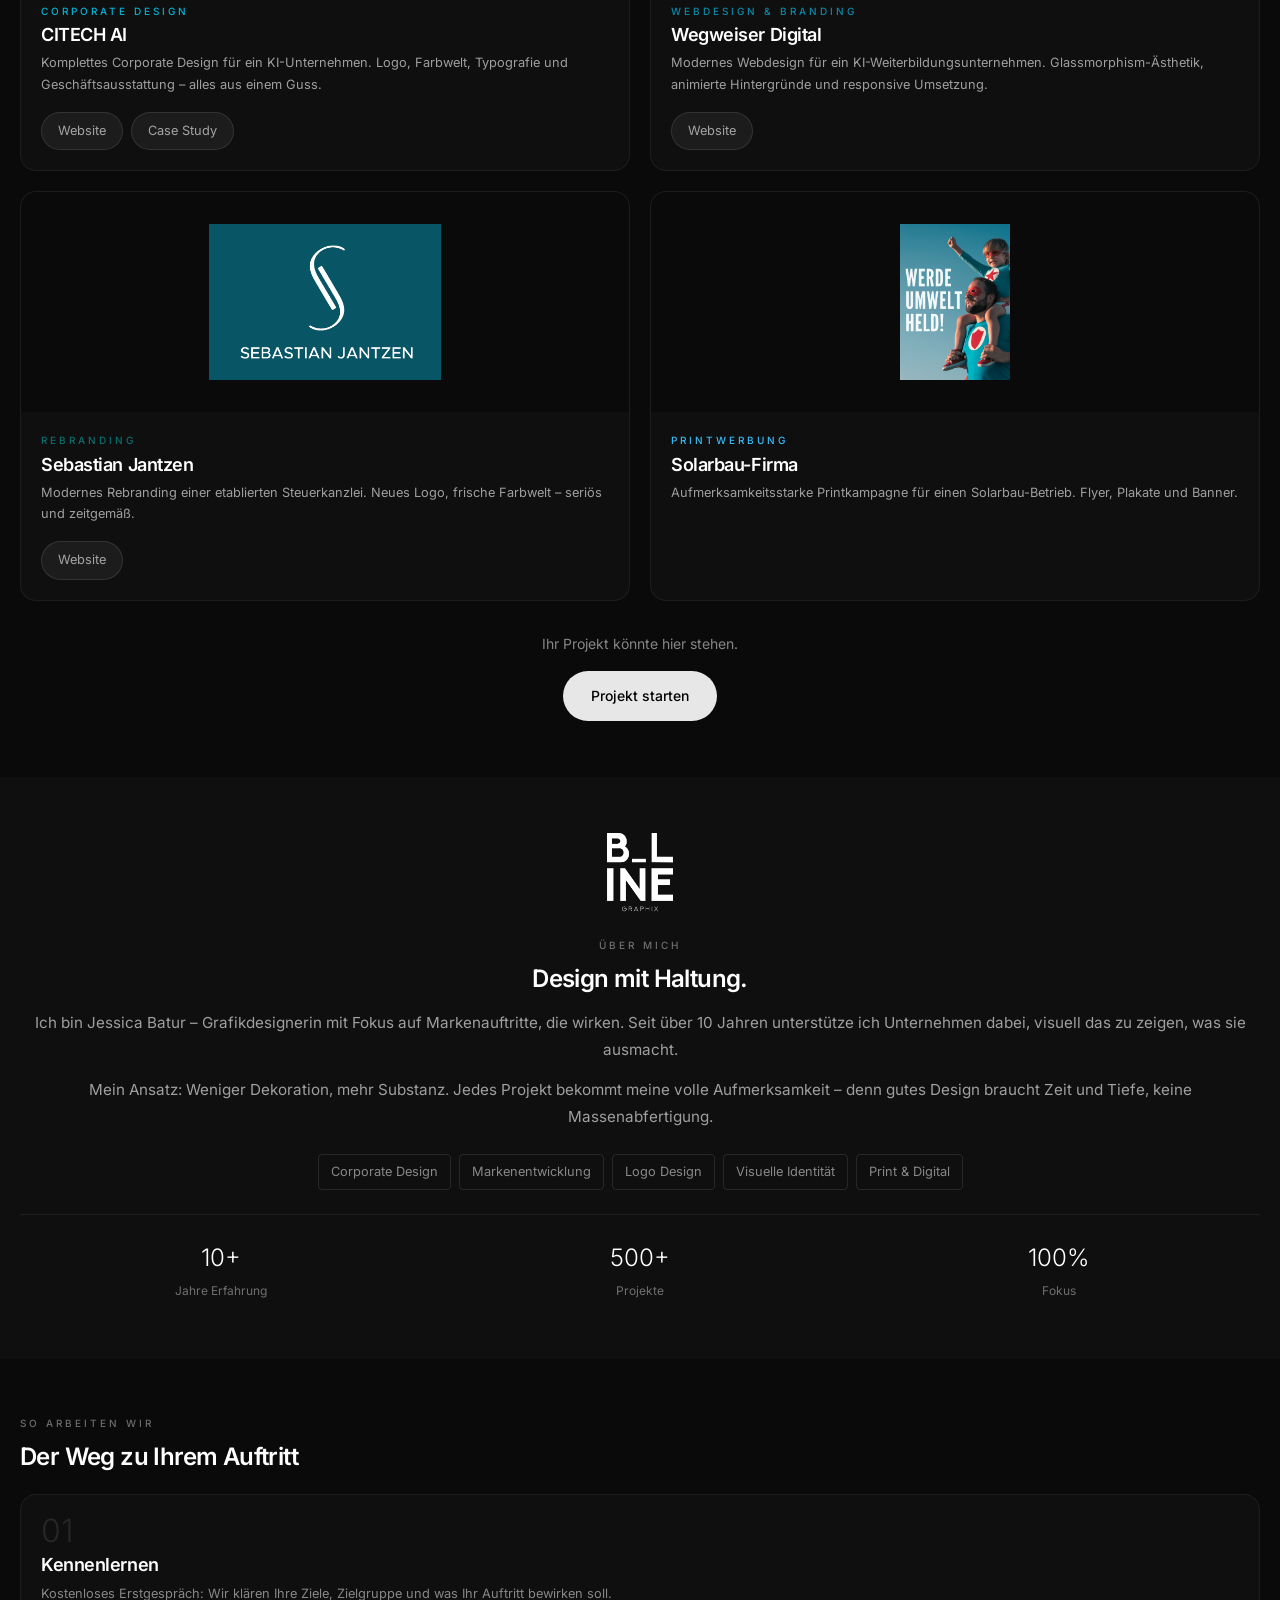
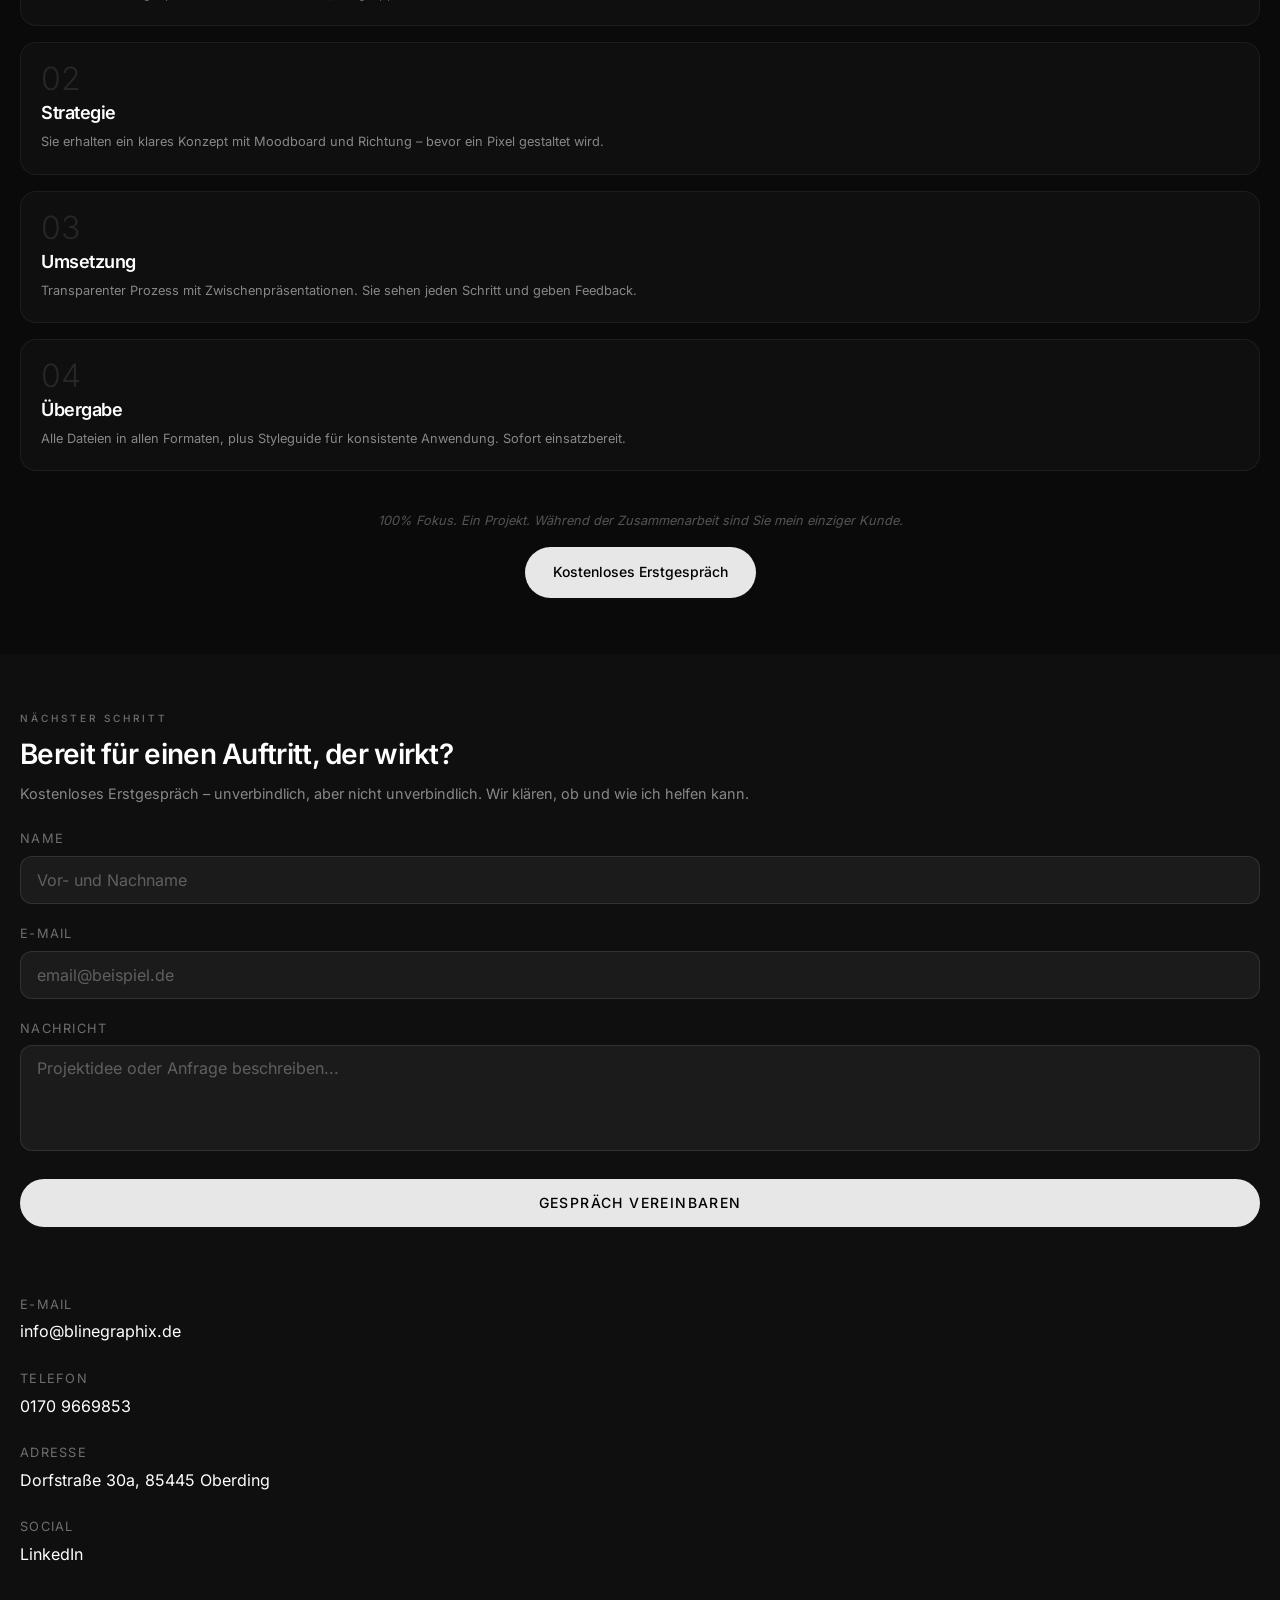
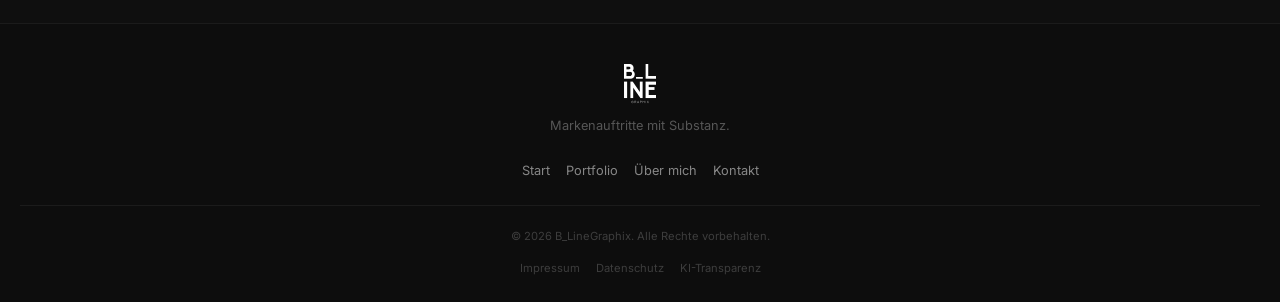
==== commit 013ba612: "Mobile: add intro animation + hero dive (1:1 from desktop) - Intro overlay with logo fade-in, brand " ====
--- a/index.mobile.html
+++ b/index.mobile.html
@@ -18,6 +18,19 @@
 </head>
 <body>
 
+    <!-- Intro Overlay -->
+    <div class="intro-overlay" id="intro-overlay" aria-hidden="true">
+        <div class="intro-logo-container">
+            <div class="intro-symbol" id="intro-sym">
+                <img src="assets/images/logo.png" alt="B_LineGraphix">
+            </div>
+            <div class="intro-brand" id="intro-brand">
+                <span class="intro-brand-sub">Grafikdesign mit Substanz</span>
+            </div>
+        </div>
+        <button class="intro-skip" id="intro-skip">Überspringen</button>
+    </div>
+
     <!-- Particle Background -->
     <canvas id="mobile-particles" aria-hidden="true"></canvas>
 
@@ -46,17 +59,20 @@
     <main>
         <!-- Hero -->
         <section class="hero" id="hero">
-            <div class="hero-bg" aria-hidden="true">
+            <div class="hero-bg" id="hero-bg" aria-hidden="true">
                 <img src="assets/images/hero-background.jpg" alt="">
                 <div class="hero-bg-overlay"></div>
             </div>
-            <div class="hero-content">
+            <div class="hero-dive-overlay" id="hero-dive-overlay"></div>
+            <div class="hero-content" id="hero-content">
                 <img src="assets/images/logo.png" alt="B_LineGraphix" class="hero-logo">
                 <p class="hero-tagline">Markenauftritte, die Vertrauen schaffen –<br>für Menschen, die mehr wollen als nur ein Logo.</p>
-                <a href="#philosophy" class="hero-scroll">
-                    <span>Entdecken</span>
-                    <svg width="16" height="16" viewBox="0 0 24 24" fill="none" stroke="currentColor" stroke-width="2"><path d="M12 5v14"/><path d="m19 12-7 7-7-7"/></svg>
-                </a>
+                <div class="hero-cta-wrap" id="hero-cta-wrap">
+                    <button class="hero-cta" id="hero-cta">
+                        <span>Eintauchen</span>
+                        <svg width="16" height="16" viewBox="0 0 24 24" fill="none" stroke="currentColor" stroke-width="2" stroke-linecap="round" stroke-linejoin="round"><path d="M19 14l-7 7m0 0l-7-7m7 7V3"/></svg>
+                    </button>
+                </div>
             </div>
         </section>
 
--- a/css/mobile.css
+++ b/css/mobile.css
@@ -63,6 +63,135 @@
 }
 
 .btn-primary:active { background: var(--color-white); }
+
+/* ============================================
+   Intro Overlay
+   ============================================ */
+.intro-overlay {
+    position: fixed;
+    inset: 0;
+    z-index: 200;
+    background: var(--bg-dark-1);
+    display: flex;
+    align-items: center;
+    justify-content: center;
+    flex-direction: column;
+    transition: opacity 0.6s ease;
+}
+
+.intro-overlay.fade-out {
+    opacity: 0;
+    pointer-events: none;
+}
+
+.intro-logo-container {
+    display: flex;
+    flex-direction: column;
+    align-items: center;
+    gap: 1.25rem;
+}
+
+.intro-symbol {
+    opacity: 0;
+    transform: scale(0.8);
+    transition: opacity 0.5s ease, transform 0.5s ease;
+}
+
+.intro-symbol.visible { opacity: 1; transform: scale(1); }
+.intro-symbol.morph-out { opacity: 0; transform: scale(1.3); transition: opacity 0.4s ease, transform 0.4s ease; }
+
+.intro-symbol img {
+    height: clamp(60px, 12vw, 120px);
+    width: auto;
+    filter: invert(1);
+}
+
+.intro-brand {
+    display: flex;
+    flex-direction: column;
+    align-items: center;
+    opacity: 0;
+    transform: translateY(15px);
+    transition: opacity 0.4s ease, transform 0.4s ease;
+}
+
+.intro-brand.visible { opacity: 1; transform: translateY(0); }
+.intro-brand.fade-out { opacity: 0; transform: translateY(-10px); }
+
+.intro-brand-sub {
+    font-size: 0.8rem;
+    color: var(--text-white-40);
+    letter-spacing: 0.15em;
+    text-transform: uppercase;
+}
+
+.intro-skip {
+    position: absolute;
+    bottom: 2rem;
+    font-size: 0.8rem;
+    color: var(--text-white-40);
+    letter-spacing: 0.08em;
+    padding: 0.5rem 1rem;
+}
+
+/* ============================================
+   Hero Dive
+   ============================================ */
+.hero-dive-overlay {
+    position: absolute;
+    inset: 0;
+    background: var(--bg-dark-1);
+    z-index: 2;
+    opacity: 0;
+    pointer-events: none;
+    transition: opacity 1.5s ease-in-out;
+}
+
+.hero-dive-overlay.active { opacity: 1; }
+
+.hero-cta-wrap {
+    margin-top: 2rem;
+    opacity: 0;
+    transform: translateY(20px);
+    animation: heroFadeUp 0.8s ease-out 0.7s forwards;
+}
+
+.hero-cta {
+    display: inline-flex;
+    align-items: center;
+    gap: 0.75rem;
+    padding: 0.875rem 1.75rem;
+    background: var(--color-anthracite);
+    color: var(--color-white);
+    font-size: 0.8rem;
+    font-weight: 500;
+    letter-spacing: 0.1em;
+    text-transform: uppercase;
+    border-radius: var(--radius-full);
+    opacity: 0;
+    transform: translateY(20px);
+    animation: heroFadeUp 0.8s ease-out 0.7s forwards;
+}
+
+.hero-cta:disabled { cursor: default; }
+
+.hero-cta svg { animation: bounceDown 2s ease-in-out infinite; }
+
+.hero-logo {
+    opacity: 0;
+    transform: translateY(20px);
+    animation: heroFadeUp 0.8s ease-out 0.3s forwards;
+}
+
+.hero-tagline {
+    opacity: 0;
+    transform: translateY(20px);
+    animation: heroFadeUp 0.8s ease-out 0.5s forwards;
+}
+
+@keyframes heroFadeUp {
+    to { opacity: 1; transform: translateY(0); }
+}
 
 /* ============================================
    Particle Canvas
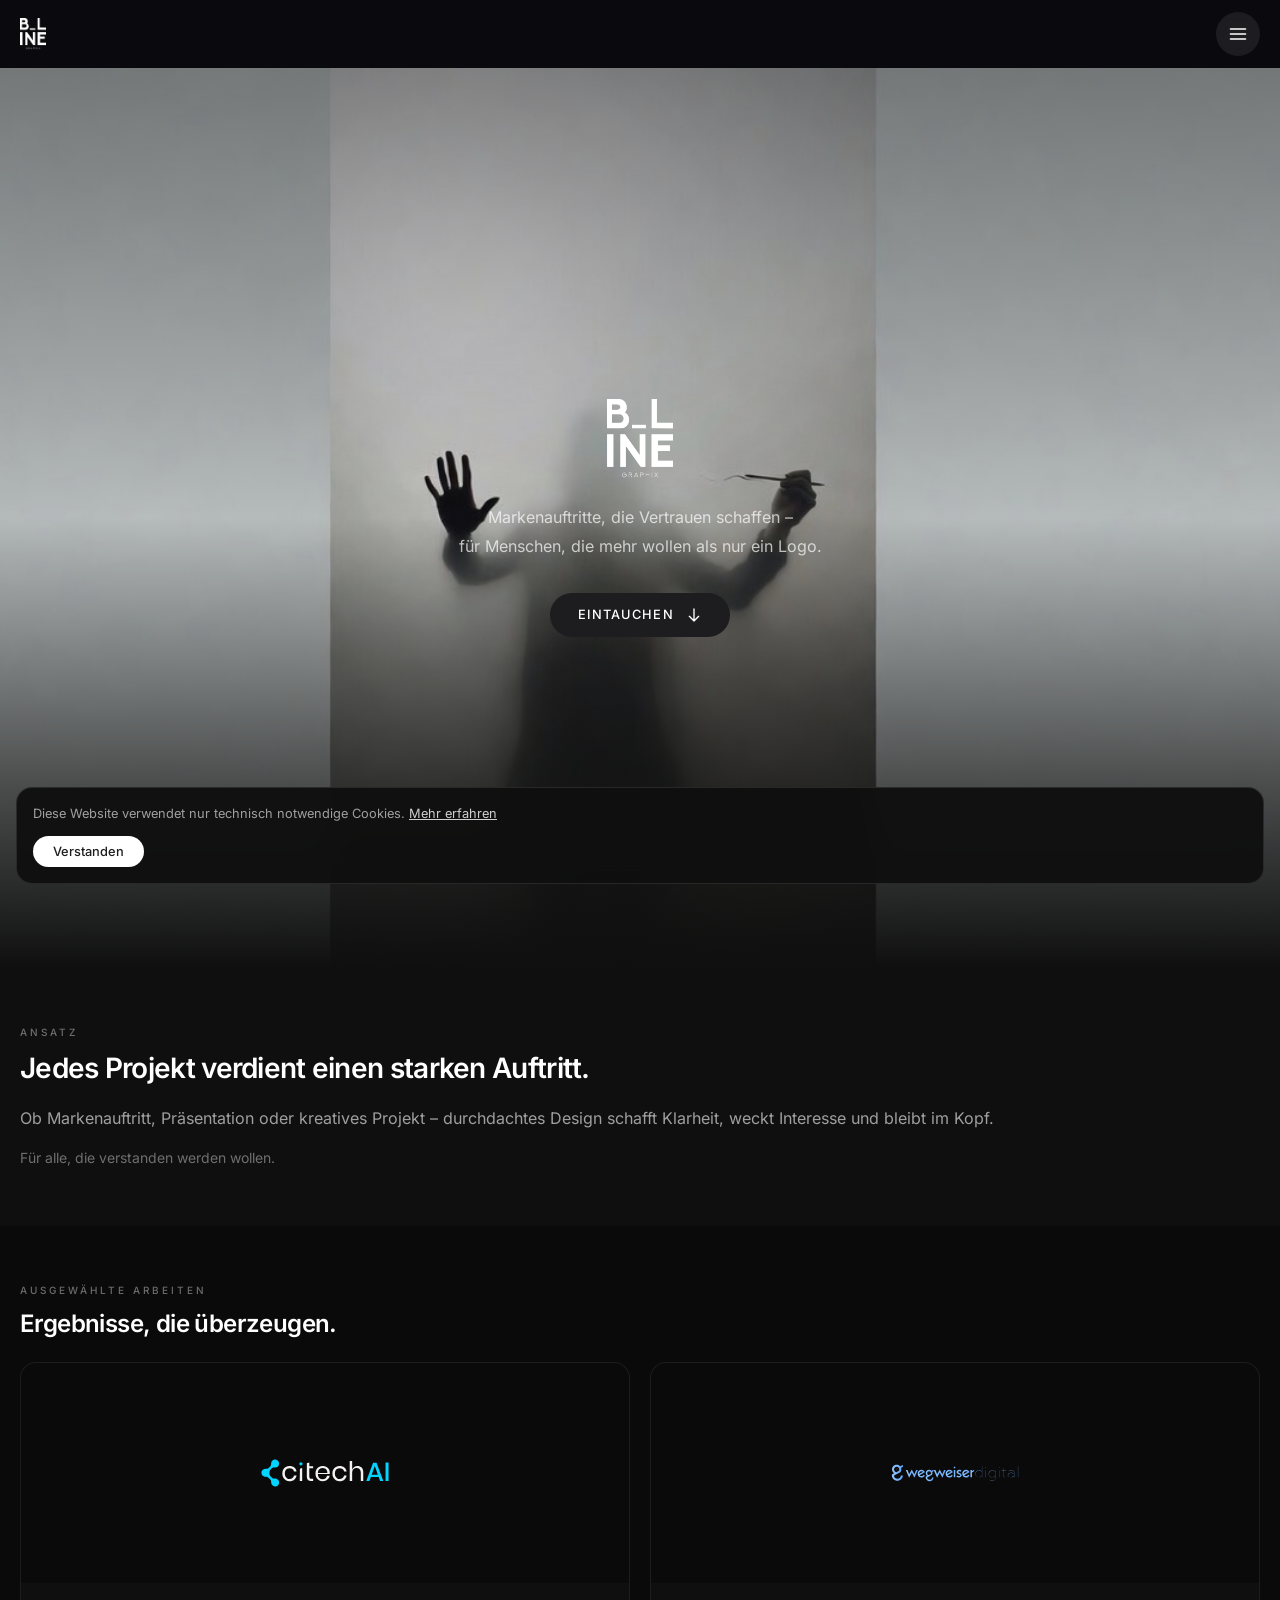
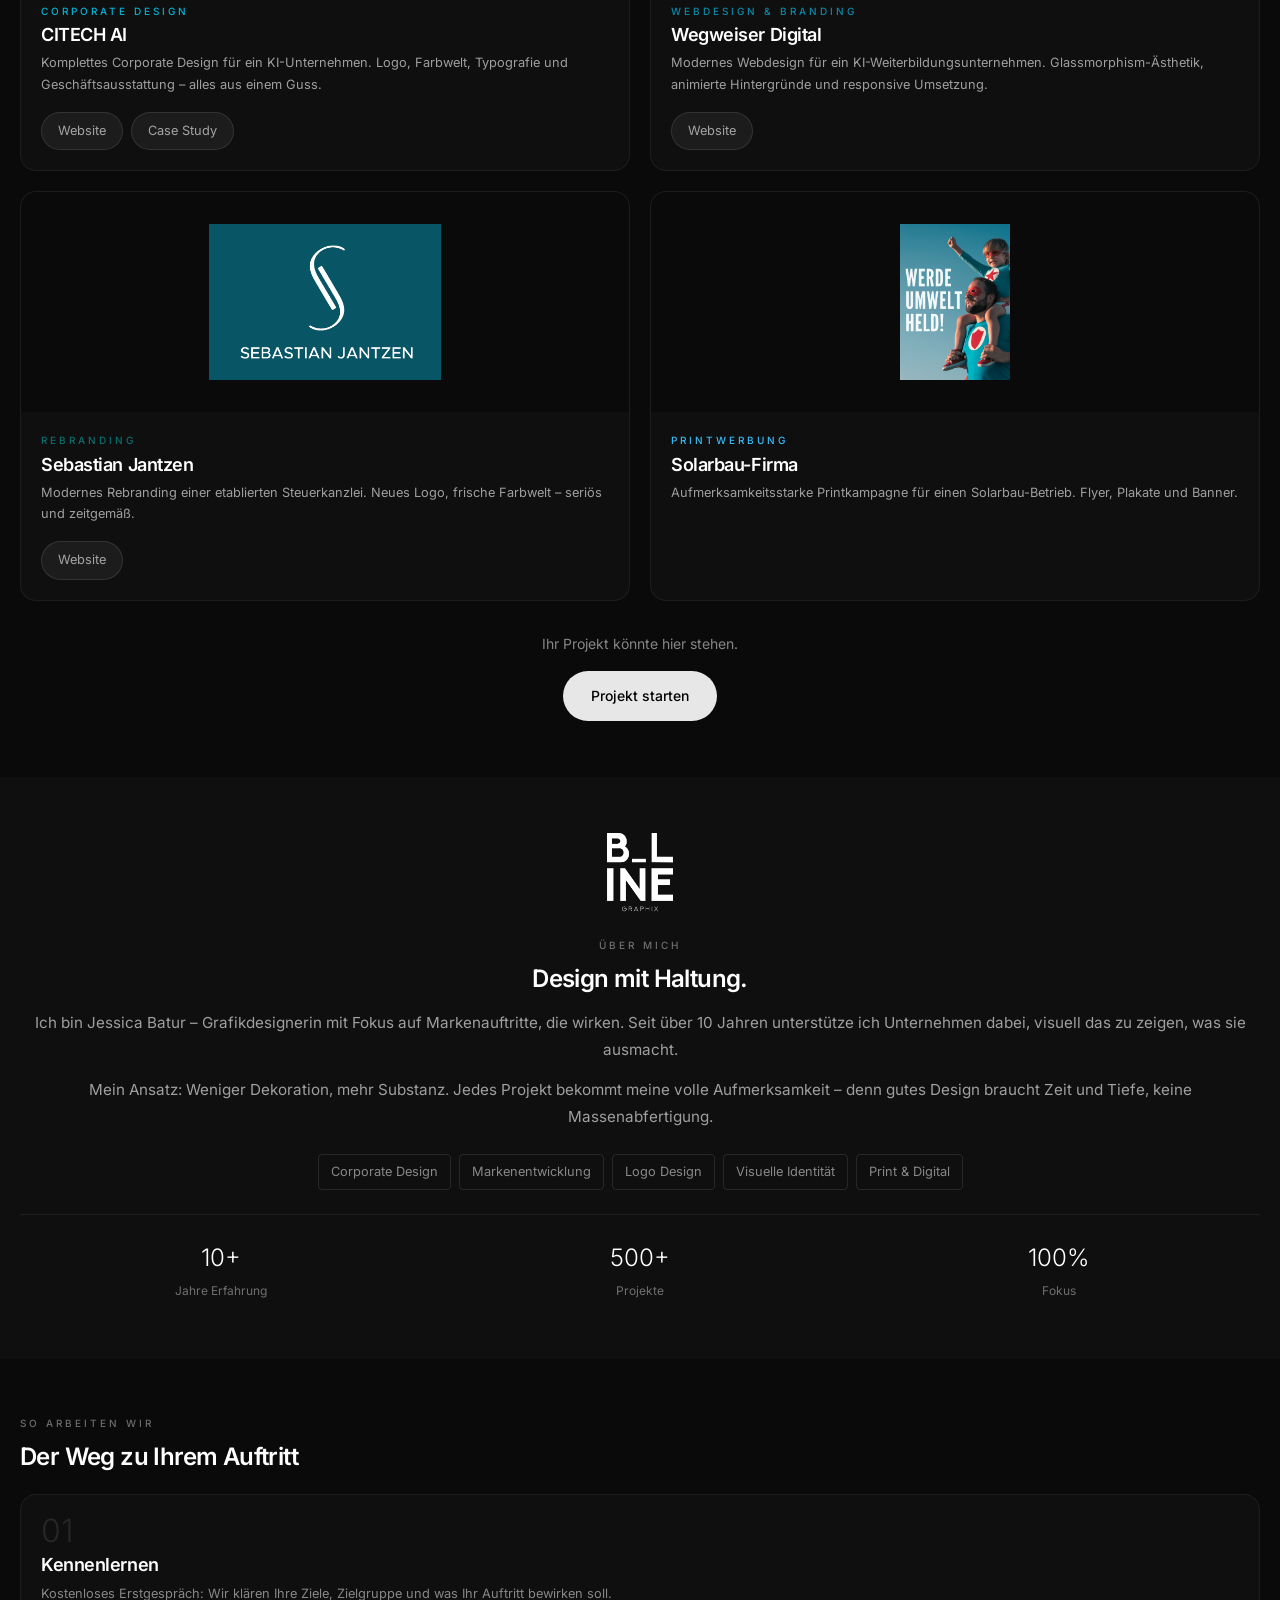
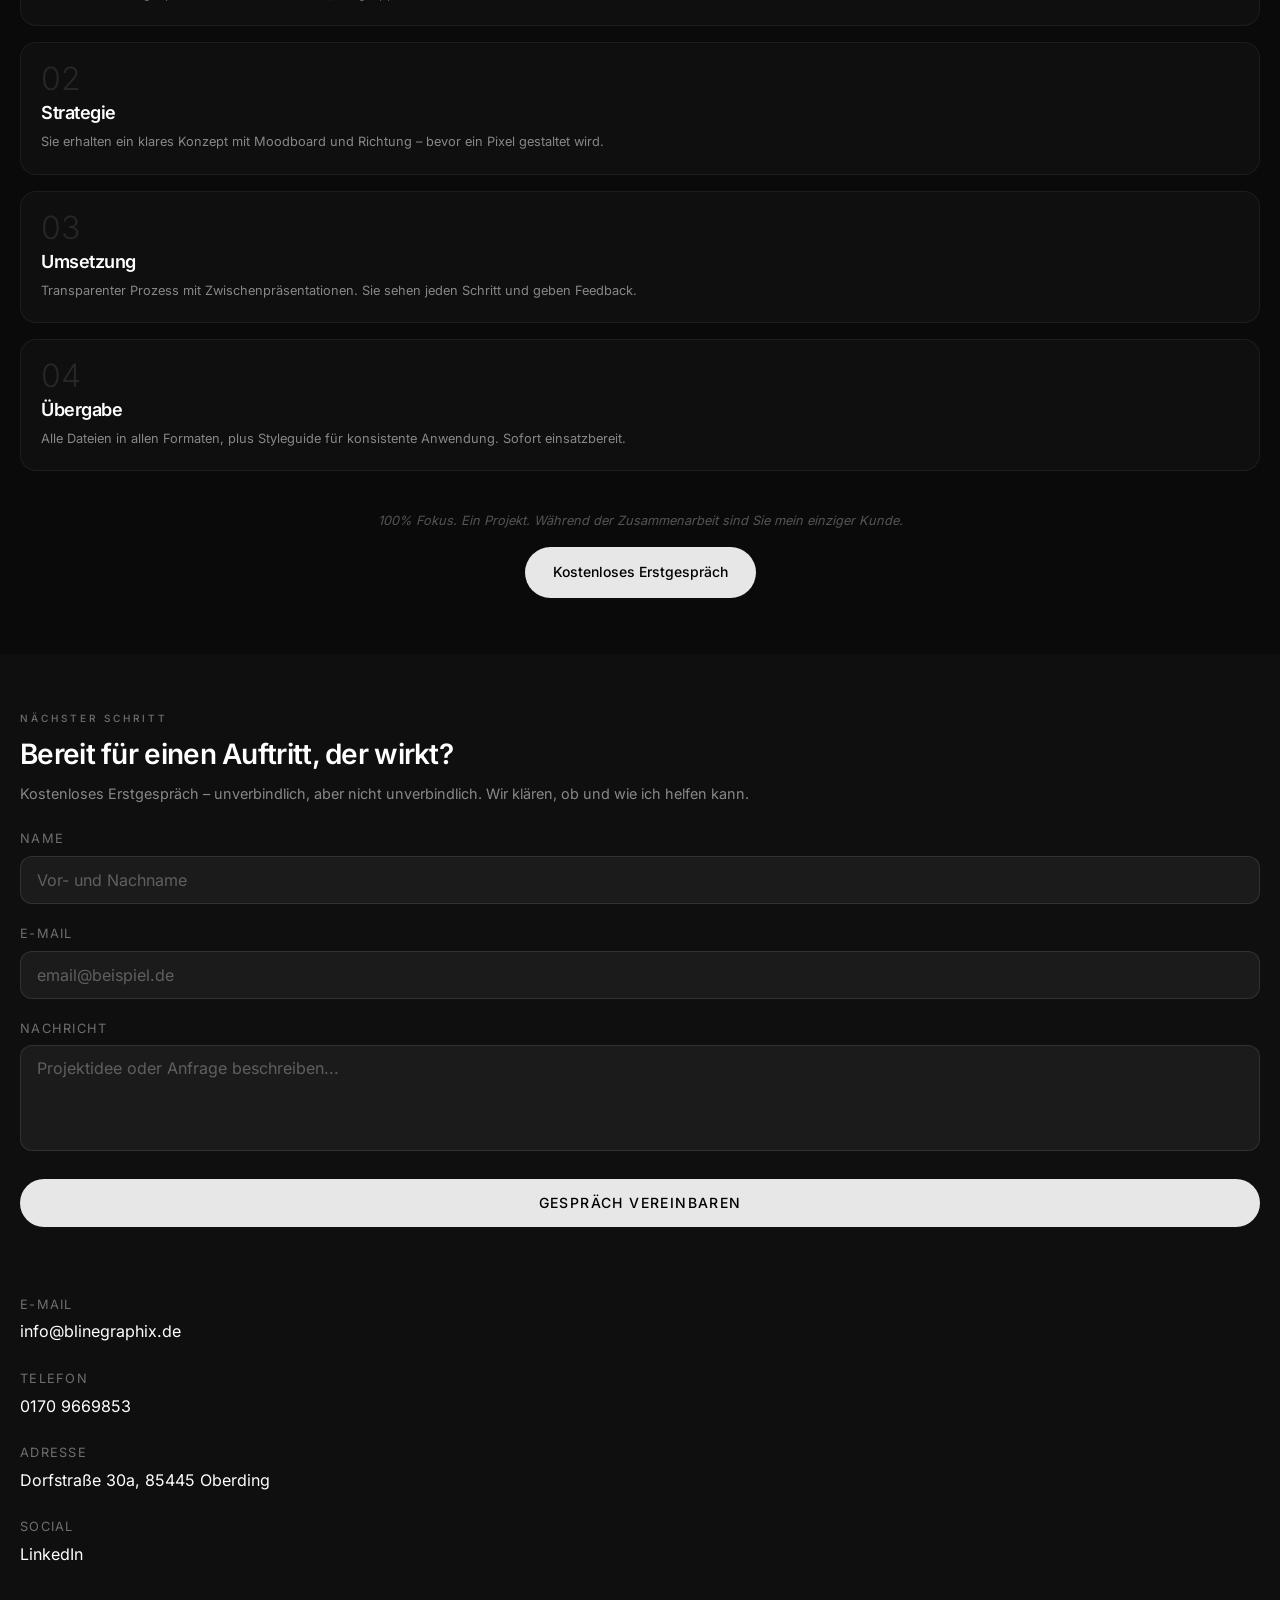
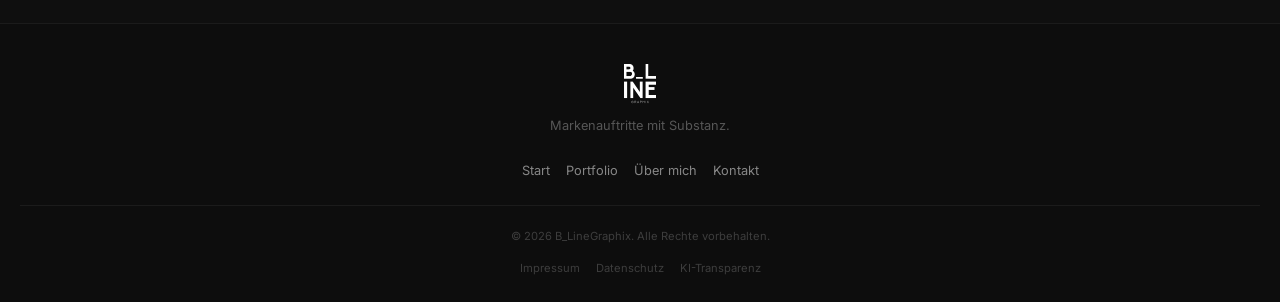
==== commit 84871e78: "Mobile: portrait hero image with hands/paintbrush visible - New hero-background-mobile.jpg (portrait" ====
--- a/index.mobile.html
+++ b/index.mobile.html
@@ -60,7 +60,7 @@
         <!-- Hero -->
         <section class="hero" id="hero">
             <div class="hero-bg" id="hero-bg" aria-hidden="true">
-                <img src="assets/images/hero-background.jpg" alt="">
+                <img src="assets/images/hero-background-mobile.jpg" alt="">
                 <div class="hero-bg-overlay"></div>
             </div>
             <div class="hero-dive-overlay" id="hero-dive-overlay"></div>
--- a/css/mobile.css
+++ b/css/mobile.css
@@ -307,7 +307,7 @@
 .hero-bg-overlay {
     position: absolute;
     inset: 0;
-    background: linear-gradient(to bottom, rgba(0,0,0,0.3) 0%, rgba(0,0,0,0.1) 40%, rgba(15,15,15,0.8) 85%, var(--bg-dark-1) 100%);
+    background: linear-gradient(to bottom, rgba(0,0,0,0.45) 0%, rgba(0,0,0,0.25) 35%, rgba(0,0,0,0.15) 50%, rgba(15,15,15,0.7) 80%, var(--bg-dark-1) 100%);
 }
 
 .hero-content { max-width: 400px; position: relative; z-index: 1; }
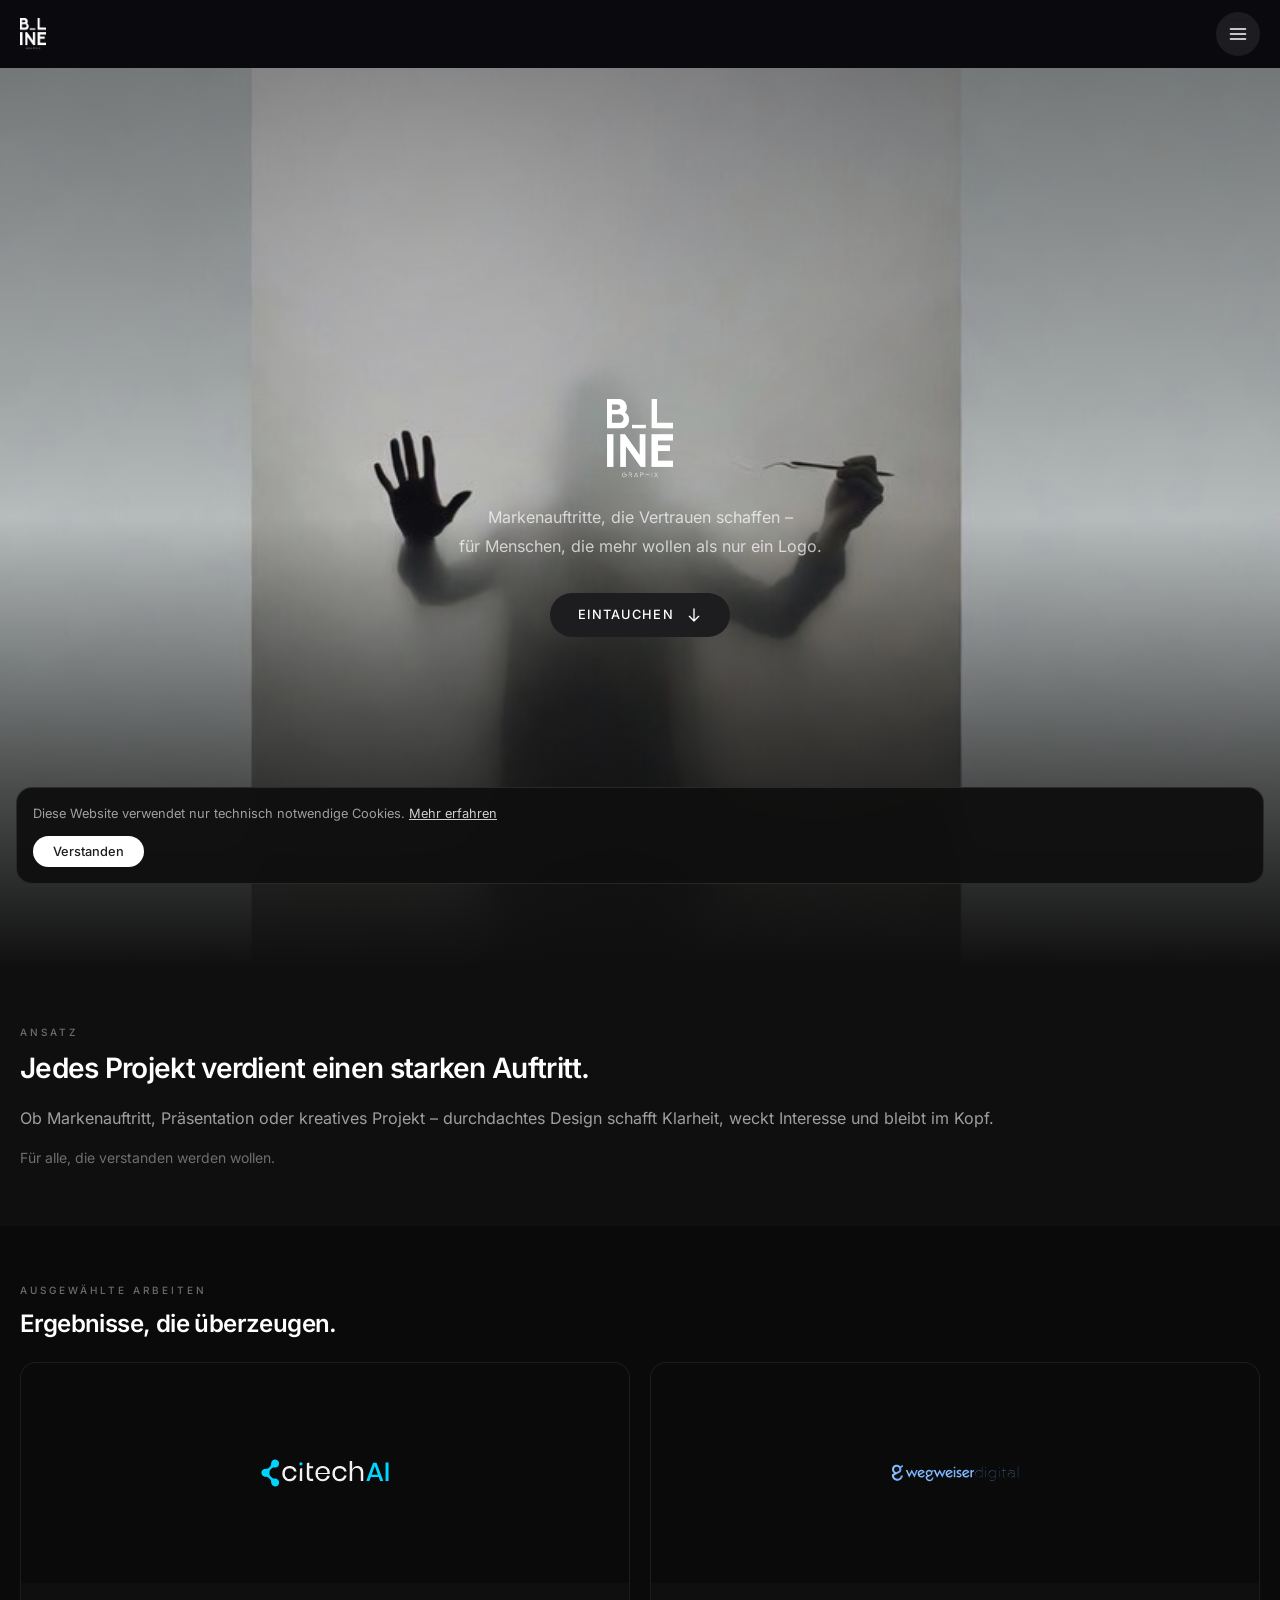
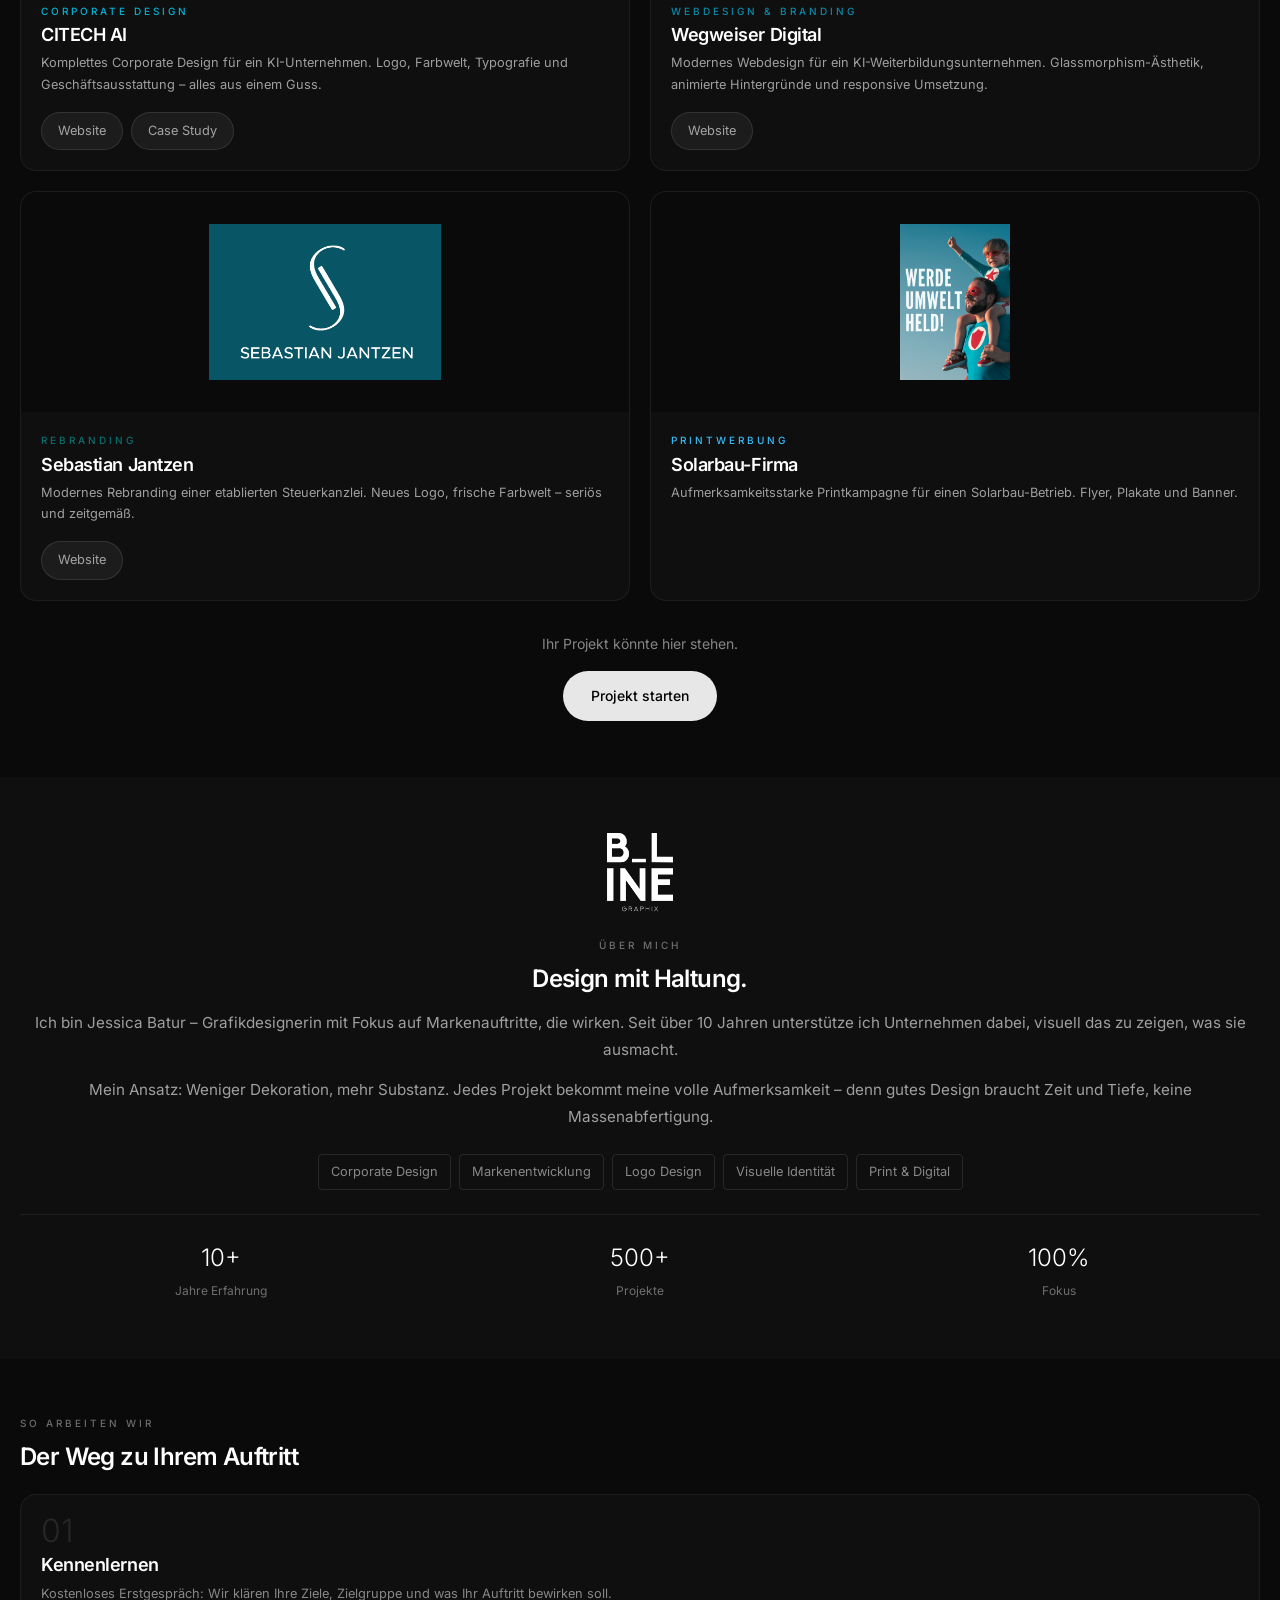
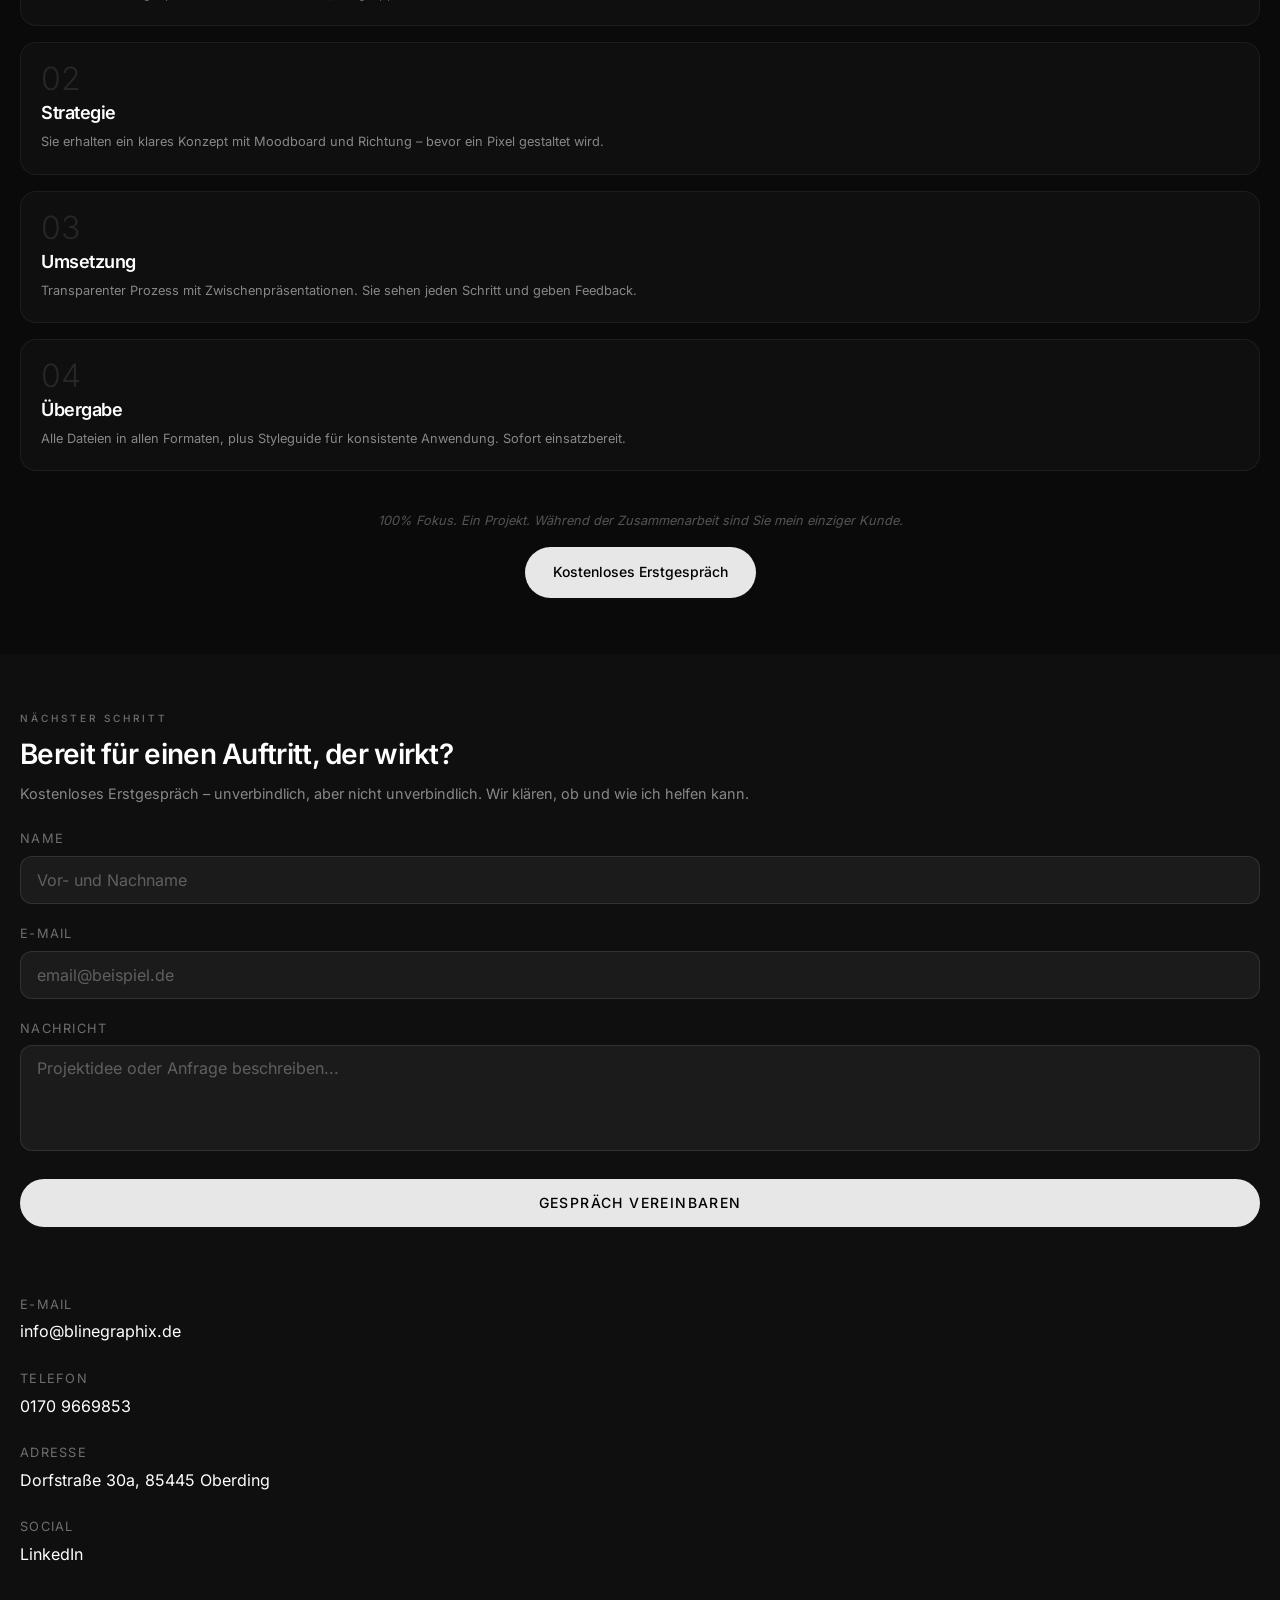
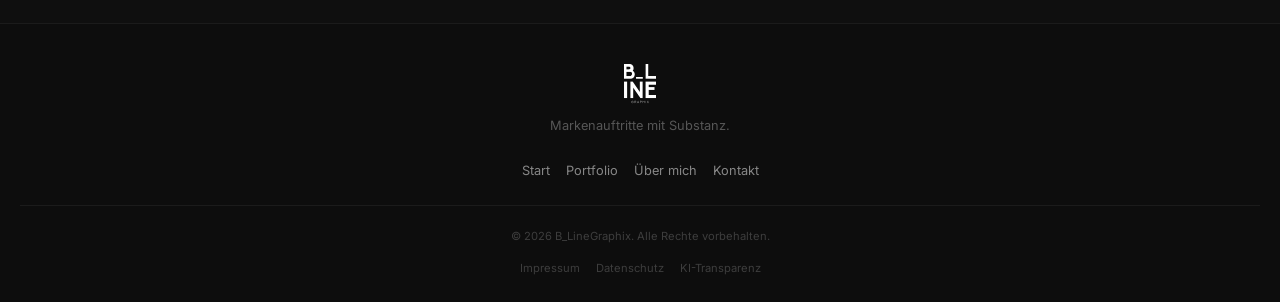
==== commit d5c49a82: "Live prep: domain fix, clean URLs, OG tags, security, robots 1. .htaccess:    - Force www (was remov" ====
--- a/index.mobile.html
+++ b/index.mobile.html
@@ -5,6 +5,17 @@
     <meta name="viewport" content="width=device-width, initial-scale=1.0">
     <title>B_LineGraphix – Grafikdesign & visuelle Kommunikation</title>
     <meta name="description" content="Markenauftritte, die Vertrauen schaffen – für Menschen, die mehr wollen als nur ein Logo. Grafikdesign von Jessica Batur.">
+    <link rel="canonical" href="https://www.b-line-graphix.de/">
+
+    <!-- Open Graph / Social -->
+    <meta property="og:type" content="website">
+    <meta property="og:url" content="https://www.b-line-graphix.de/">
+    <meta property="og:title" content="B_LineGraphix – Grafikdesign & visuelle Kommunikation">
+    <meta property="og:description" content="Markenauftritte, die Vertrauen schaffen – für Menschen, die mehr wollen als nur ein Logo. Grafikdesign von Jessica Batur.">
+    <meta property="og:image" content="https://www.b-line-graphix.de/assets/images/hero-background.jpg">
+    <meta property="og:locale" content="de_DE">
+    <meta property="og:site_name" content="B_LineGraphix">
+
     <style>
         @font-face { font-family: 'Inter'; font-weight: 300; font-style: normal; font-display: swap; src: url('assets/fonts/inter-300.ttf') format('truetype'); }
         @font-face { font-family: 'Inter'; font-weight: 400; font-style: normal; font-display: swap; src: url('assets/fonts/inter-400.ttf') format('truetype'); }
--- a/css/mobile.css
+++ b/css/mobile.css
@@ -173,6 +173,10 @@
     animation: heroFadeUp 0.8s ease-out 0.7s forwards;
 }
 
+.hero-cta:active {
+    background: var(--color-black);
+}
+
 .hero-cta:disabled { cursor: default; }
 
 .hero-cta svg { animation: bounceDown 2s ease-in-out infinite; }
@@ -301,7 +305,8 @@
     width: 100%;
     height: 100%;
     object-fit: cover;
-    object-position: 50% 25%;
+    object-position: 47% 30%;
+    transform: scale(1.3);
 }
 
 .hero-bg-overlay {
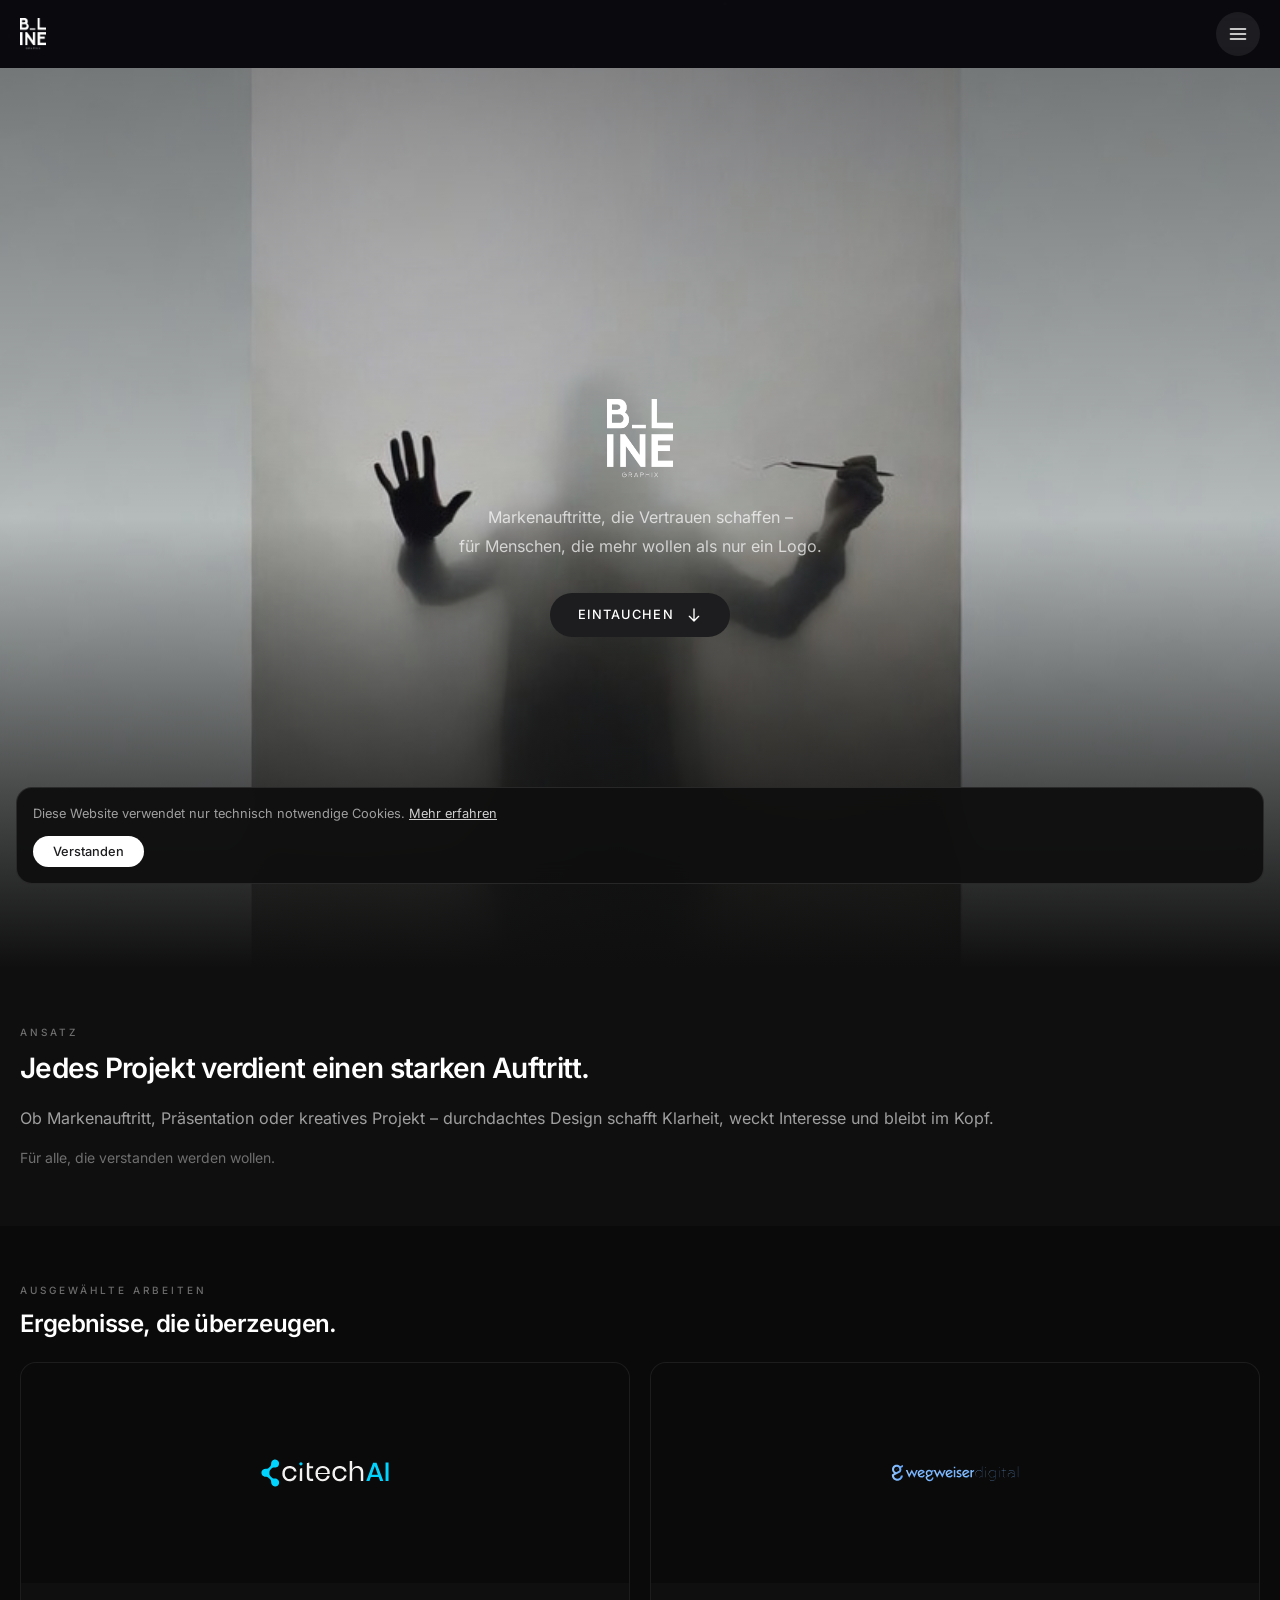
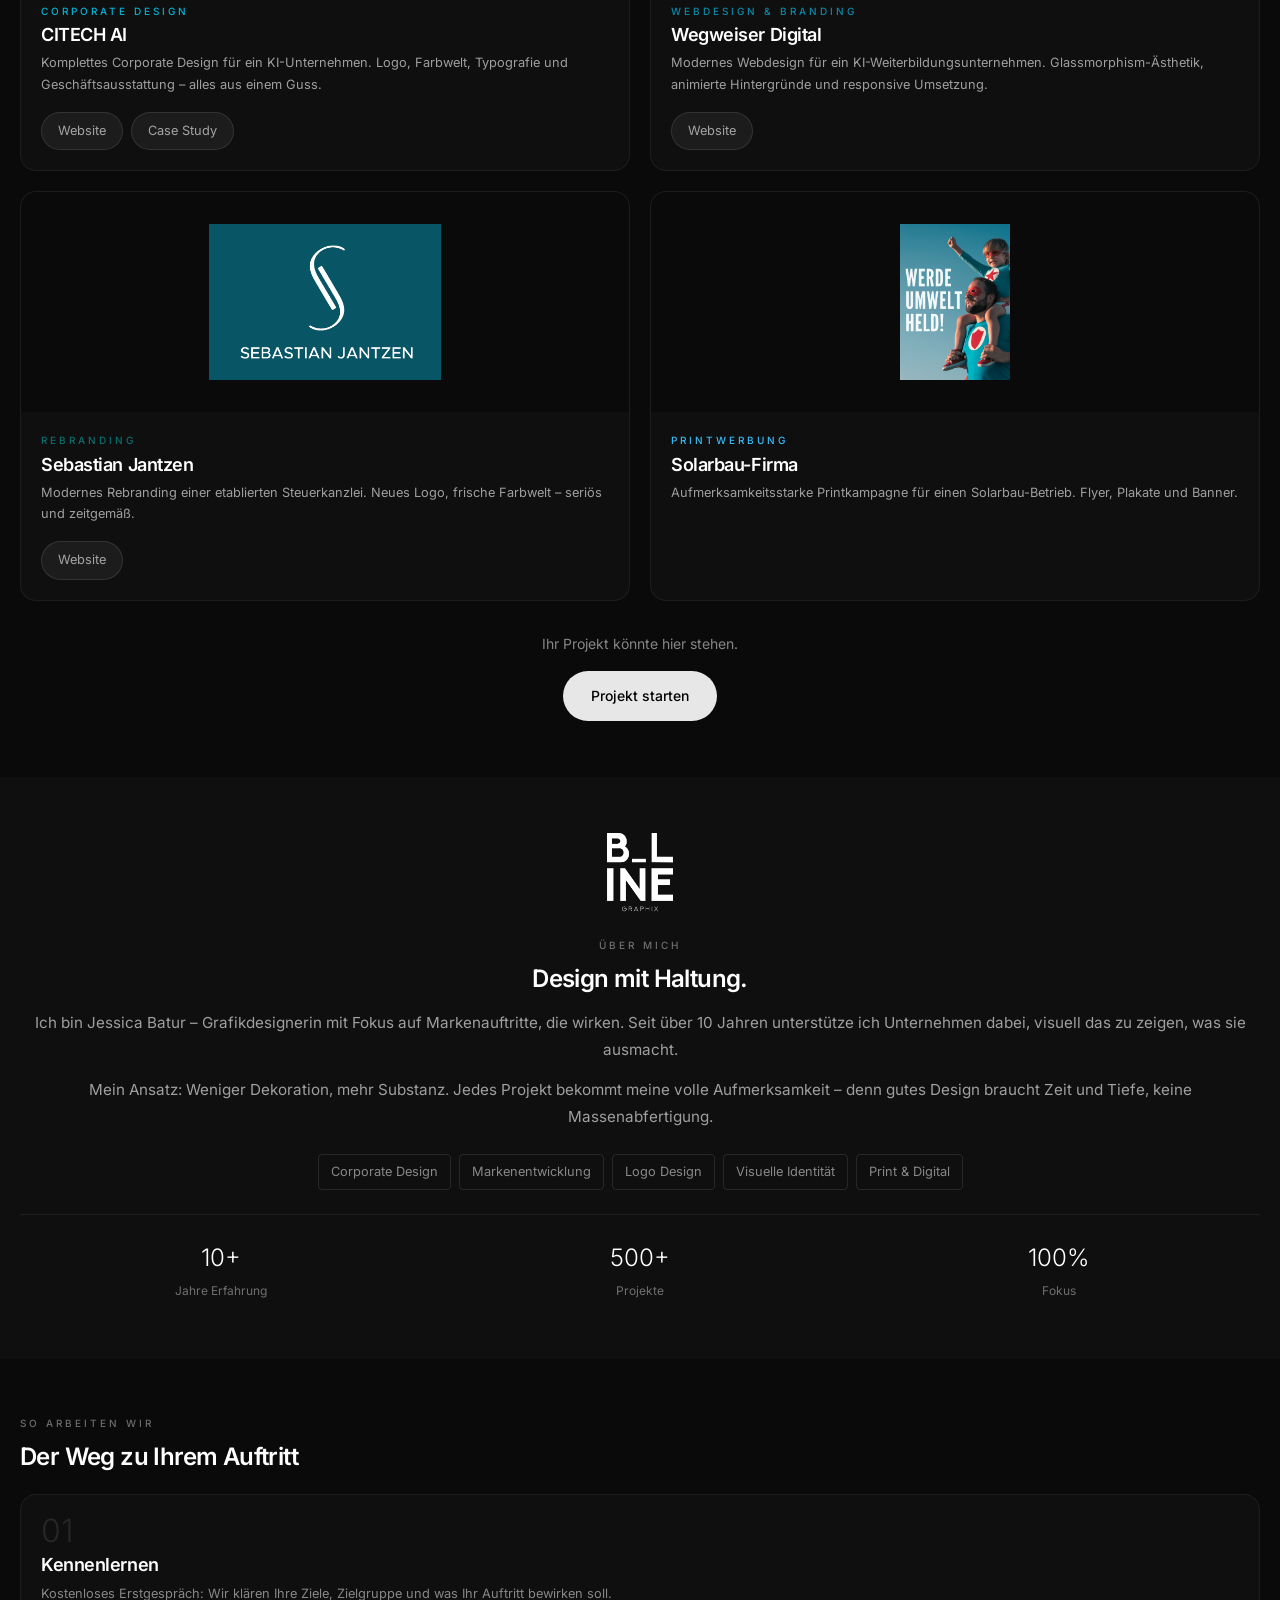
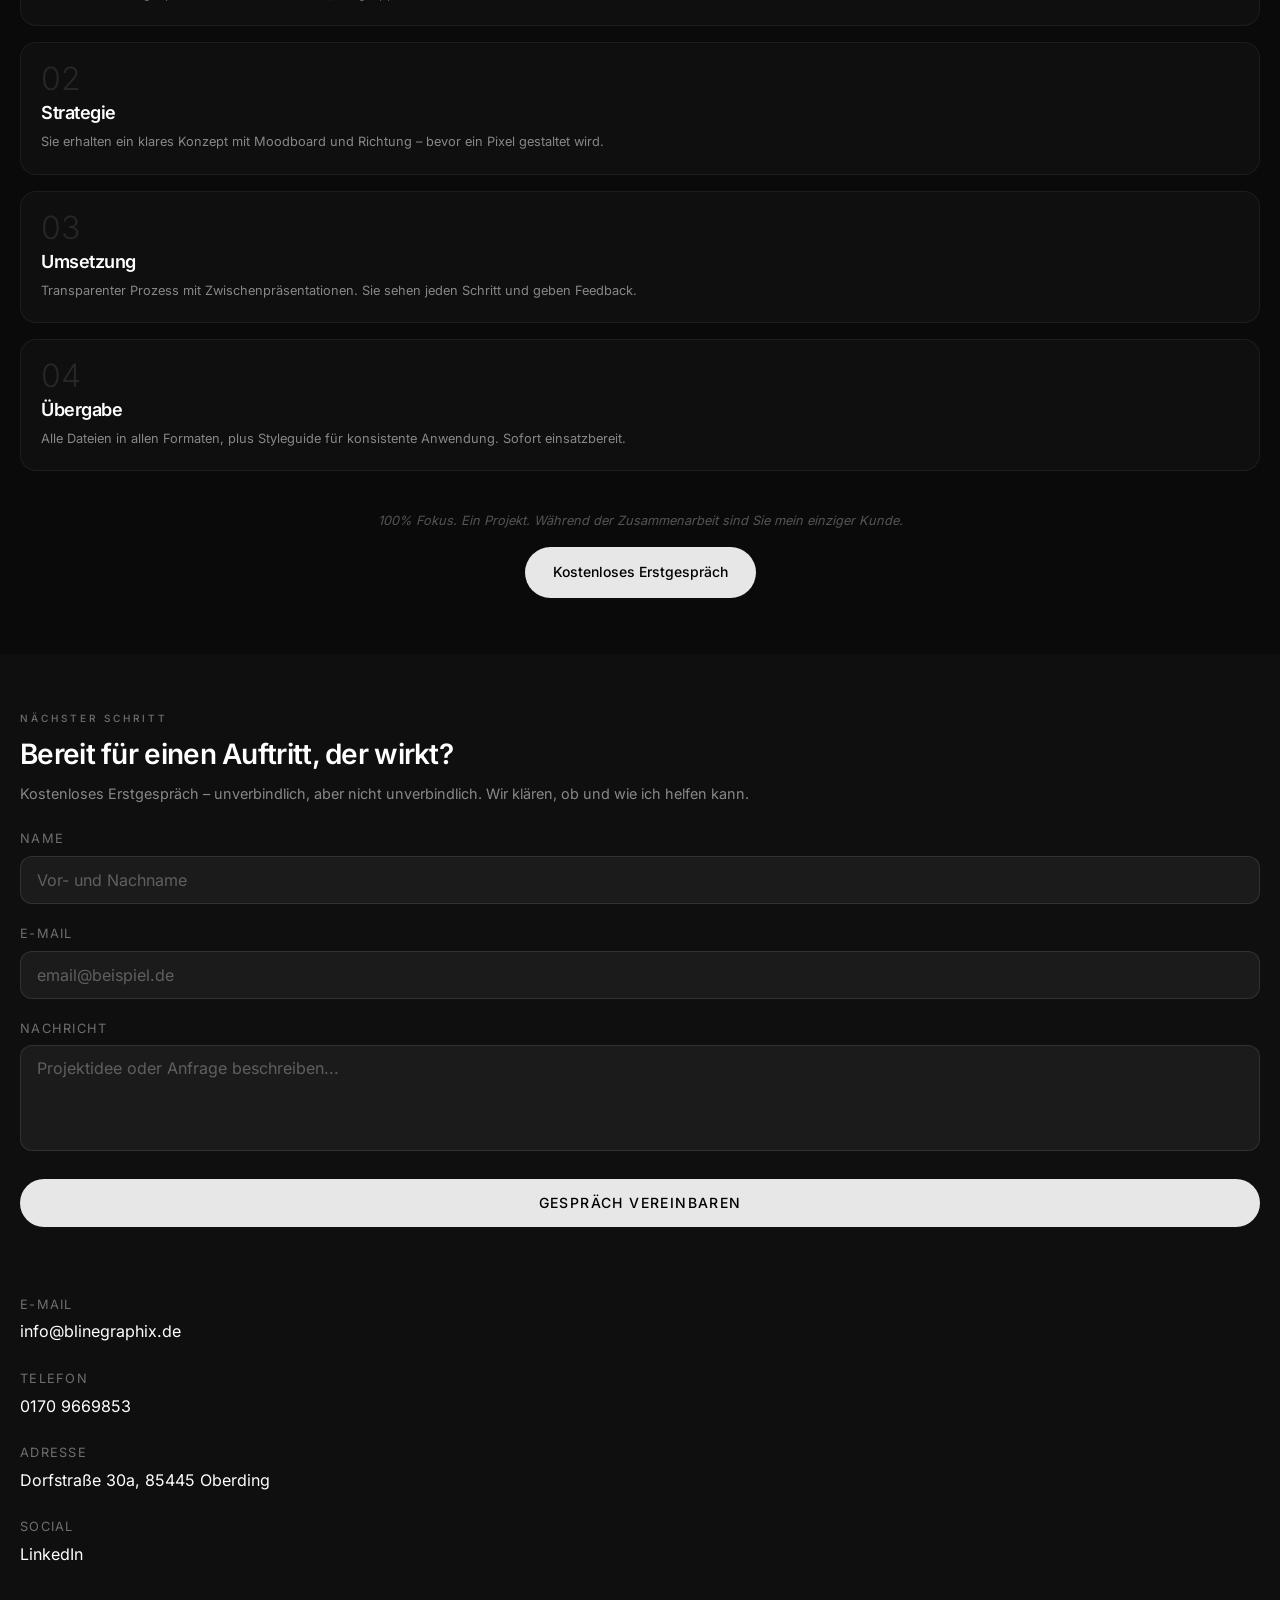
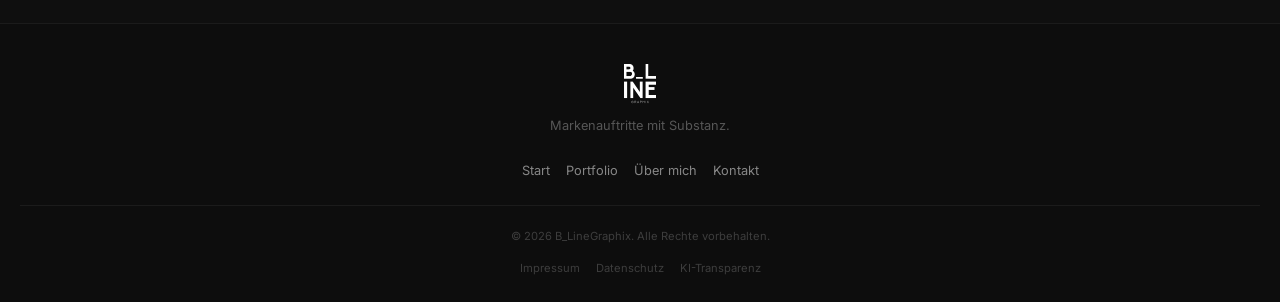
==== commit 9350ca94: "Switch to non-www canonical domain (b-line-graphix.de) - .htaccess: remove www instead of forcing it" ====
--- a/index.mobile.html
+++ b/index.mobile.html
@@ -5,14 +5,14 @@
     <meta name="viewport" content="width=device-width, initial-scale=1.0">
     <title>B_LineGraphix – Grafikdesign & visuelle Kommunikation</title>
     <meta name="description" content="Markenauftritte, die Vertrauen schaffen – für Menschen, die mehr wollen als nur ein Logo. Grafikdesign von Jessica Batur.">
-    <link rel="canonical" href="https://www.b-line-graphix.de/">
+    <link rel="canonical" href="https://b-line-graphix.de/">
 
     <!-- Open Graph / Social -->
     <meta property="og:type" content="website">
-    <meta property="og:url" content="https://www.b-line-graphix.de/">
+    <meta property="og:url" content="https://b-line-graphix.de/">
     <meta property="og:title" content="B_LineGraphix – Grafikdesign & visuelle Kommunikation">
     <meta property="og:description" content="Markenauftritte, die Vertrauen schaffen – für Menschen, die mehr wollen als nur ein Logo. Grafikdesign von Jessica Batur.">
-    <meta property="og:image" content="https://www.b-line-graphix.de/assets/images/hero-background.jpg">
+    <meta property="og:image" content="https://b-line-graphix.de/assets/images/hero-background.jpg">
     <meta property="og:locale" content="de_DE">
     <meta property="og:site_name" content="B_LineGraphix">
 
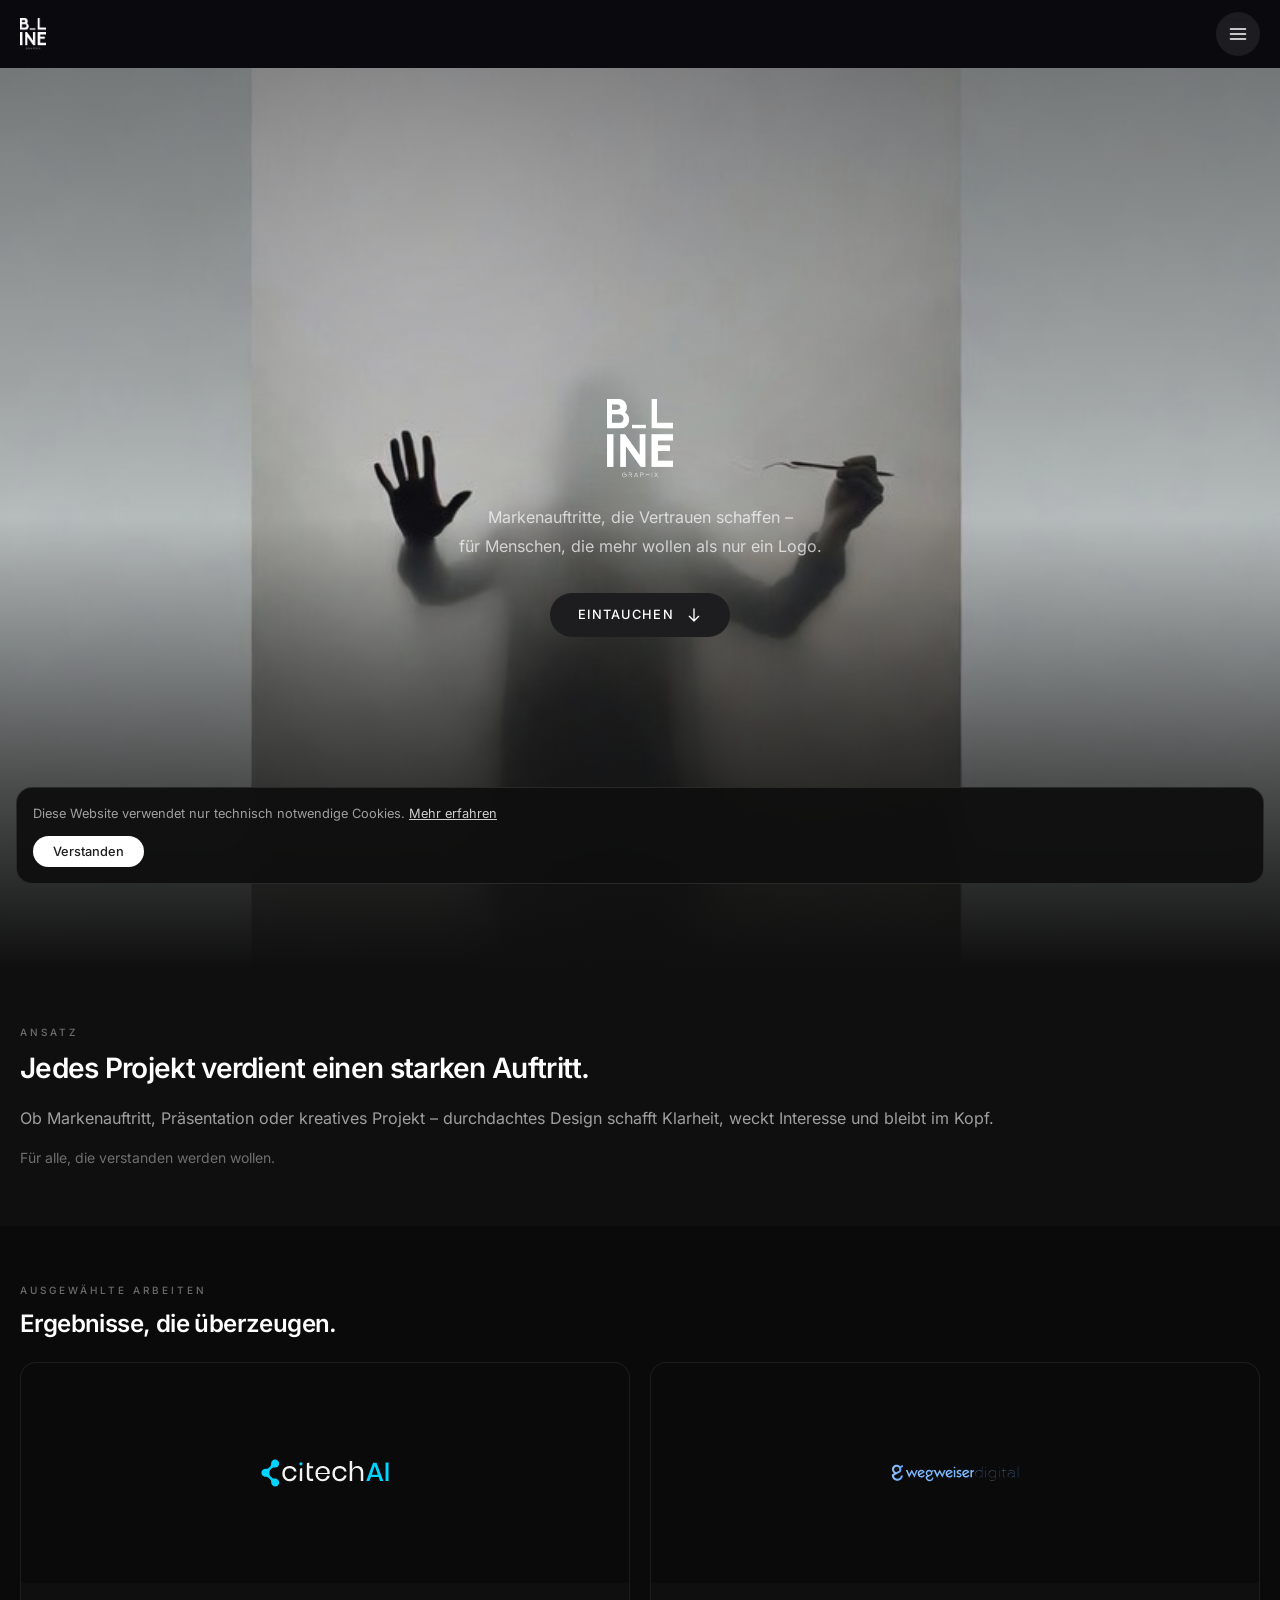
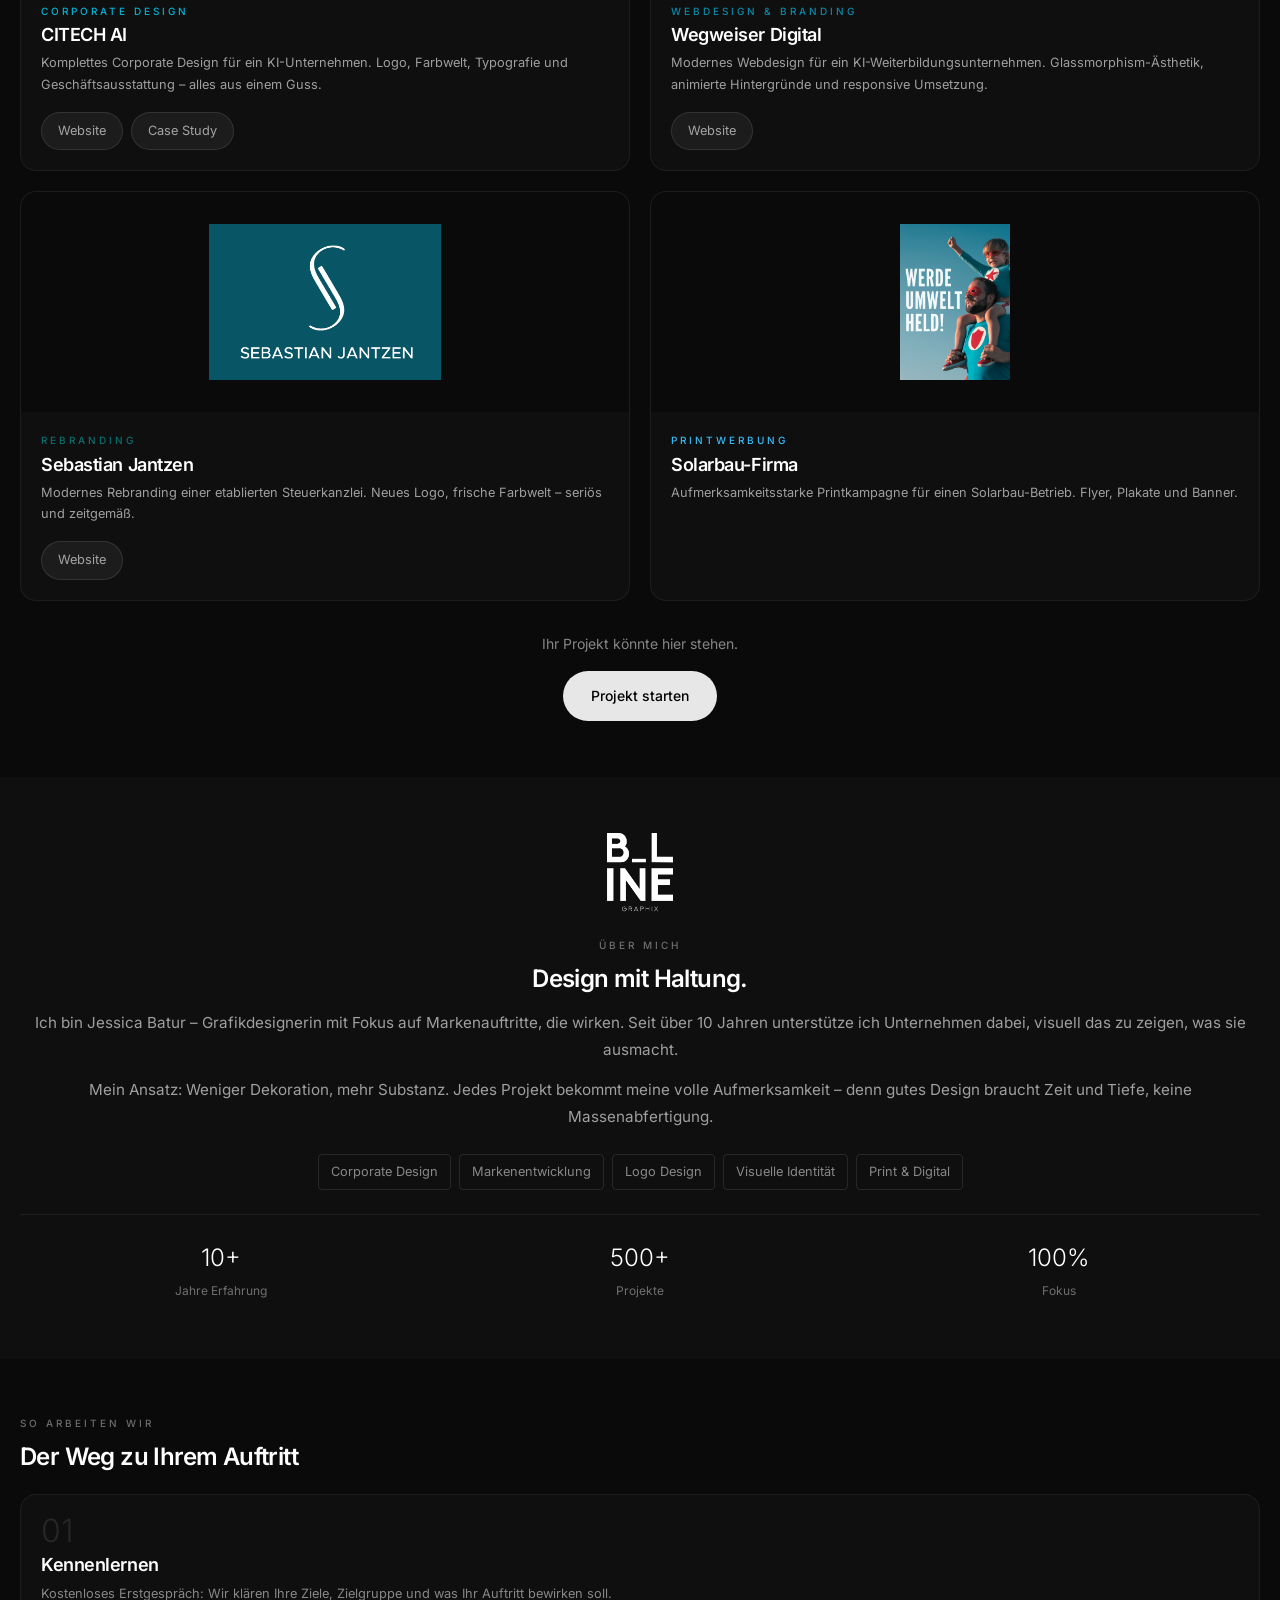
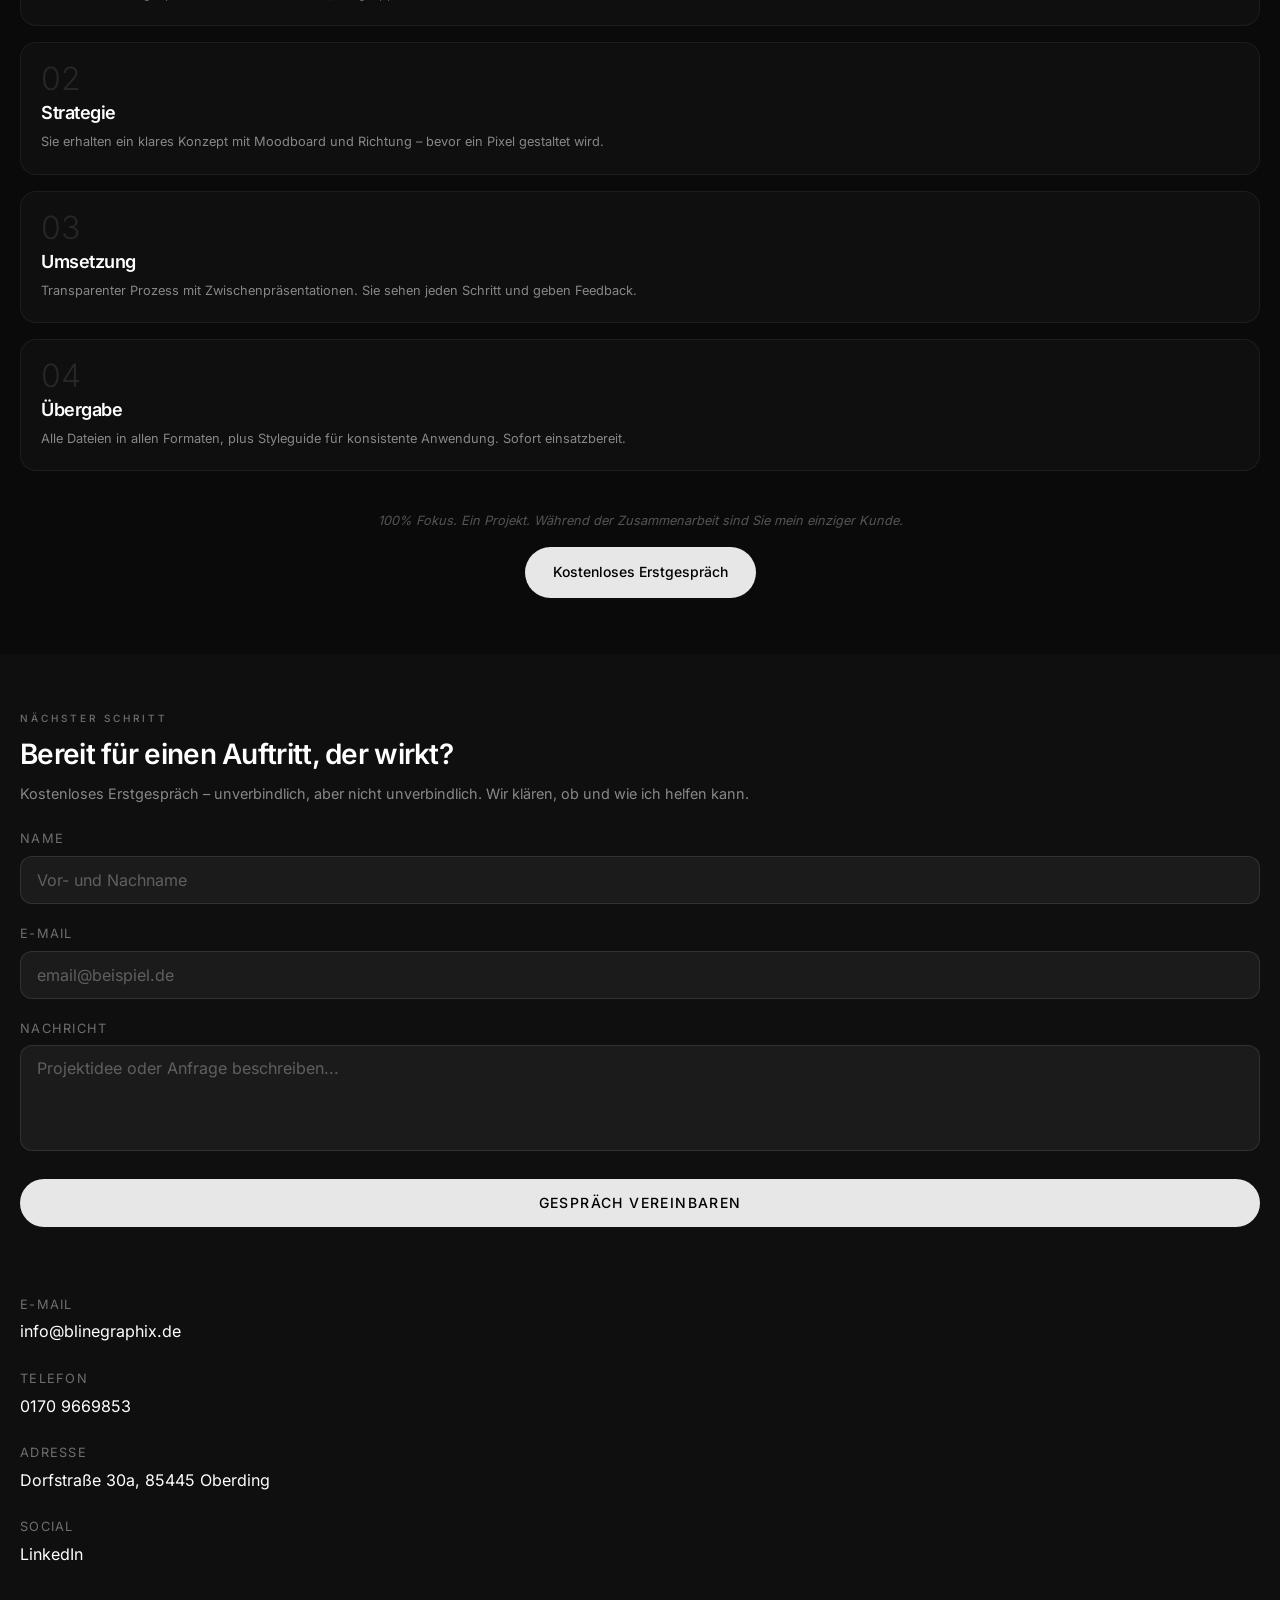
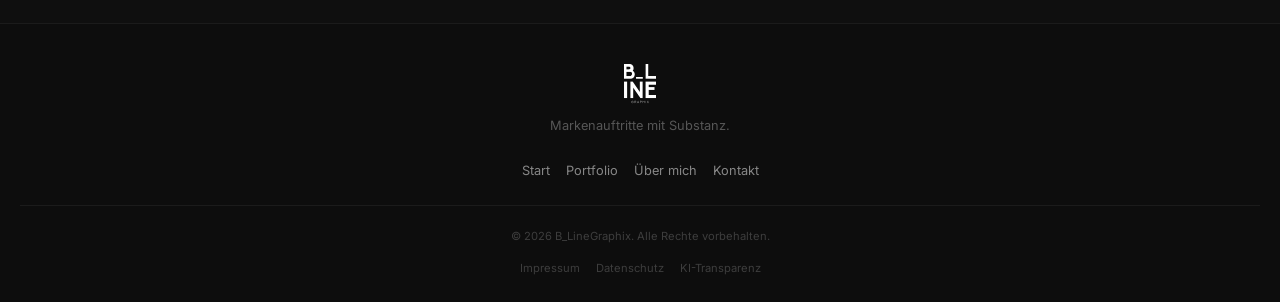
==== commit a4701e81: "CRITICAL: Fix contact form domain, git exposure, phone number 1. contact-handler.php: Fixed allowed_" ====
--- a/index.mobile.html
+++ b/index.mobile.html
@@ -197,7 +197,7 @@
                     </div>
                     <div>
                         <span class="contact-info-label">Telefon</span>
-                        <a href="tel:+4917096698531" class="contact-info-value">0170 9669853</a>
+                        <a href="tel:+491709669853" class="contact-info-value">0170 9669853</a>
                     </div>
                     <div>
                         <span class="contact-info-label">Adresse</span>
